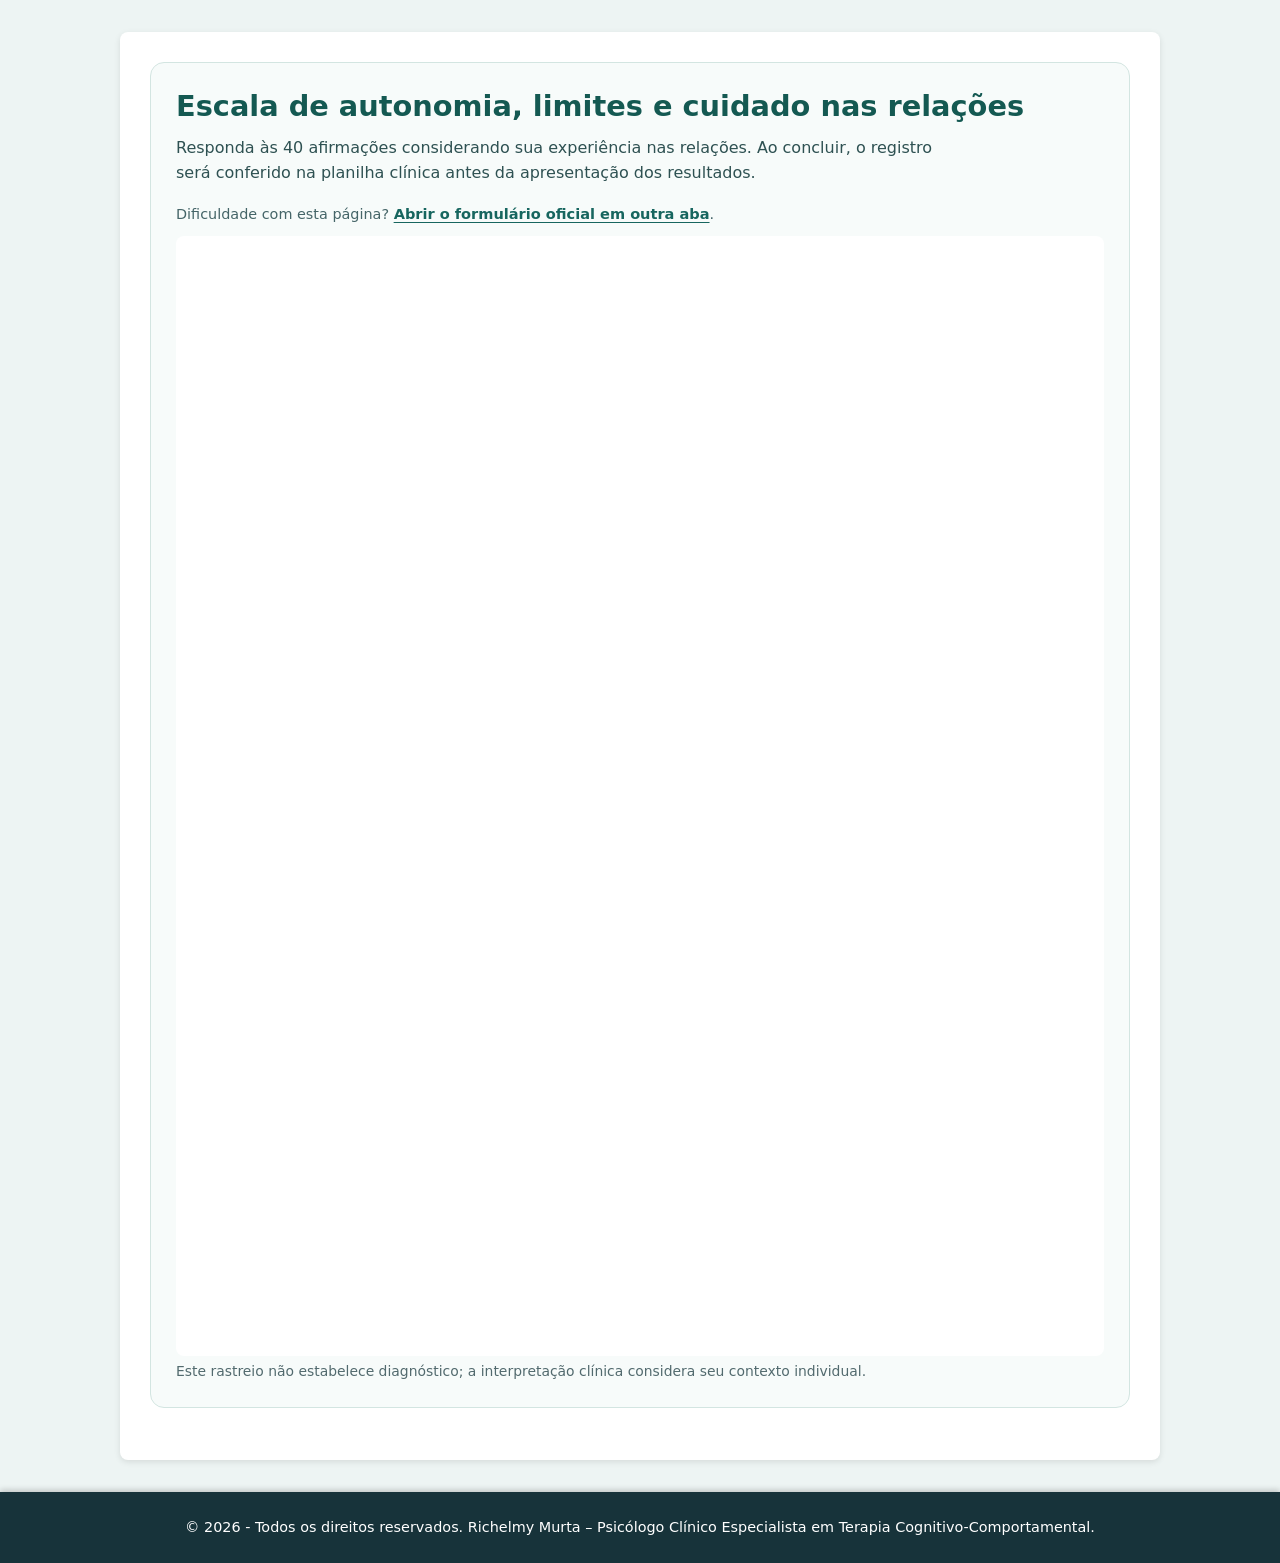
==== index.html @ 84ed3e19 "fix: compact clinical intro, visible identity labels, neutral unanswered selectors and retained offi" ====
<!DOCTYPE html>

<html lang="pt-BR">
<head>
<!-- Metadados essenciais e SEO -->
<meta charset="utf-8"/>
<meta name="referrer" content="no-referrer"/>
<meta content="width=device-width, initial-scale=1.0" name="viewport"/>
<meta content="Rastreio clínico sobre autonomia, limites, cuidado e equilíbrio nas relações. As respostas serão integradas à avaliação pelo psicólogo responsável." name="description"/>
<meta property="og:title" content="Codependência"/>
<meta content="Um rastreio clínico para organizar padrões relacionais sem rótulos automáticos." property="og:description"/>
<meta property="og:image" content="https://ricmurtapsicologia.github.io/Inicio-de-Jornada-Terapeutica/assets/heroes/codependencia.jpg?v=5.0.0"/>
<meta content="https://ricmurtapsicologia.github.io/Escala-de-Co-Depenpencia-Emocional/" property="og:url"/>
<meta content="website" property="og:type"/>
<title>Codependência</title>
<!-- Estilos CSS modernos e responsivos -->
<style>
		/* Reset e estilos básicos */
		*, *::before, *::after {
		  margin: 0;
		  padding: 0;
		  box-sizing: border-box;
		}
		body {
		  font-family: var(--rm-font, Inter, ui-sans-serif, system-ui, -apple-system, BlinkMacSystemFont, 'Segoe UI', sans-serif);
		  background-color: var(--rm-canvas, #edf4f3);
		  color: var(--rm-ink, #17333a);
		  line-height: 1.6;
		  overflow-x: hidden;
		  text-align: left;
}
/* Conteúdo Principal */
		main {
		  max-width: var(--rm-content, 1040px);
		  margin: 2rem auto;
		  padding: 30px;
		  background-color: var(--rm-surface, #fff);
		  border-radius: 8px;
		  box-shadow: 0 2px 6px rgba(0,0,0,0.1);
		}
.patient-info {
		  margin-bottom: 20px;
		}
		.patient-info input {
		  width: 100%;
		  padding: 12px;
		  margin: 10px 0;
		  border: 1px solid var(--rm-line, #d7e4e2);
		  border-radius: 5px;
		  font-size: 16px;
		  background-color: var(--rm-surface, #fff);
		}
		.question-section {
		  margin-bottom: 20px;
		}
		.question-section h2 {
		  font-size: 24px;
		  margin-bottom: 15px;
		  color: var(--rm-primary, #176d68);
		}
		.question {
		  margin: 10px 0;
		  padding: 12px;
		  background-color: var(--rm-primary-soft, #e4f2f0);
		  border-left: 4px solid var(--rm-primary, #176d68);
		  border-radius: 8px;
		  font-size: 16px;
		}
		.question label {
		  display: block;
		  margin-bottom: 8px;
		}
		select {
		  width: 100%;
		  padding: 12px;
		  border: 1px solid var(--rm-line, #d7e4e2);
		  border-radius: 5px;
		  font-size: 16px;
		  background-color: var(--rm-surface, #fff);
		}
		/* Botões modernos e elegantes */
		button {
		  background: var(--rm-primary, #176d68);
		  color: #fff;
		  padding: 14px;
		  border: none;
		  border-radius: 8px;
		  width: 100%;
		  font-size: 18px;
		  cursor: pointer;
		  transition: background-color 0.3s ease, transform 0.2s ease;
		  margin-top: 20px;
		}
		button:hover {
		  background-color: var(--rm-primary-strong, #105753);
		  transform: translateY(-3px);
		  box-shadow: 0 4px 6px rgba(0, 0, 0, 0.2);
		}
/* Rodapé limpo e proporcional */
		footer {
		  background: var(--rm-ink, #17333a);
		  color: #fff;
		  text-align: center;
		  padding: 1rem;
		  font-size: 0.9rem;
		  margin-top: 30px;
		  box-shadow: 0 -2px 6px rgba(0,0,0,0.2);
		}
		footer p {
		  margin: 0.5rem 0;
		}
		
		/* Responsividade */
		@media (max-width: 768px) {
main { padding: 20px; }
button { padding: 10px; font-size: 16px; }
}
		@media (max-width: 480px) {
main { padding: 15px; }
button { padding: 10px; font-size: 16px; }
}
		
	  #rm-form-progress {font-weight:600; margin: 12px 0;}
  #rm-form-status {font-size:.94rem; margin:8px 0; color:var(--rm-ink,#17333a);}
  #scaleForm select:focus-visible, #scaleForm input:focus-visible, #screening-submit:focus-visible {outline:3px solid #176d68; outline-offset:3px;}
  #scaleForm select:invalid {border-color:var(--rm-line, #d7e4e2);}
  #screening-submit:disabled {opacity:.55; cursor:not-allowed; transform:none;}
  @media (prefers-reduced-motion:reduce) {button{transition:none}}

/* Native Forms collection: identical canonical questions, no custom submission. */
#scaleForm {display:block !important;}
html[data-codep-native-ready="true"] #scaleForm {display:none !important;}
html[data-codep-native-ready="true"] #rm-native-google-form {display:block !important;}
.rm-native-section {max-width:980px;margin:18px auto;padding:16px;border:1px solid #d1e4e0;border-radius:12px;background:#f6faf8;color:#163c37;}
.rm-native-section h2 {font-size:clamp(1.15rem,2.8vw,1.6rem);margin:0 0 12px;}
.rm-native-section p {line-height:1.55;}
#rm-canonical-form-link {display:inline-block;background:#176d68;color:#fff;padding:13px 18px;border-radius:9px;text-decoration:none;min-height:44px;box-sizing:border-box;font-weight:600;}
#rm-canonical-form-link:focus-visible {outline:3px solid #cf8931;outline-offset:3px;}
#rm-native-google-form {display:none;width:100%;height:1120px;border:0;border-radius:8px;background:#fff;}
.rm-native-note {font-size:.91rem;}
@media (max-width:600px){.rm-native-section {padding:8px;margin:10px auto;}#rm-native-google-form {height:1100px;}}
</style>
<link href="https://ricmurtapsicologia.github.io/Inicio-de-Jornada-Terapeutica/assets/screening-uniformity-v1.css?v=5.0.0" rel="stylesheet"/>
<meta content="escala-codependencia" name="ric-analytics-page"/>
<meta content="health" name="ric-analytics-privacy"/>
<script>
/* Estatísticas agregadas preservadas, mas fora do caminho crítico do rastreio. */
window.addEventListener('load', () => {
  const loadAnalytics = () => {
    const s = document.createElement('script');
    s.src='https://ricmurtapsicologia.github.io/RPD/assets/js/ric-analytics.js?v=1.0.0';
    s.async=true;
    document.head.appendChild(s);
  };
  if ('requestIdleCallback' in window) requestIdleCallback(loadAnalytics,{timeout:5000});
  else setTimeout(loadAnalytics,1500);
},{once:true});
</script>
<meta name="twitter:title" content="Codependência"/>
<meta name="twitter:image" content="https://ricmurtapsicologia.github.io/Inicio-de-Jornada-Terapeutica/assets/heroes/codependencia.jpg?v=5.0.0"/>
<link rel="stylesheet" href="./assets/codependencia-results-v1.css?v=20261027-2"/>
<link rel="stylesheet" href="./assets/codependencia-ui-hotfix-v1.css?v=20261027-3"/>
<link rel="icon" href="data:image/svg+xml,%3Csvg xmlns='http://www.w3.org/2000/svg' viewBox='0 0 64 64'%3E%3Crect width='64' height='64' rx='13' fill='%23176d68'/%3E%3Cpath d='M17 17h15a10 10 0 0 1 0 20H17V17ZM31 38l15 12' stroke='white' stroke-width='5' fill='none'/%3E%3C/svg%3E"/>
</head>
<body>
<main class="rm-screening-shell">
<img alt="Duas mãos conectadas por um fio fino, representando vínculo, autonomia e limites" data-rm-hero-source="codependencia-v1" hidden="" src="https://ricmurtapsicologia.github.io/Inicio-de-Jornada-Terapeutica/assets/heroes/codependencia.jpg?v=4.0.0"/>
<!-- Formulário de avaliação -->
<section id="rm-canonical-fallback" class="rm-native-section" aria-labelledby="rm-fallback-title">
<h2 id="rm-fallback-title">Escala de autonomia, limites e cuidado nas relações</h2>
<p class="rm-intro-lede">Responda às 40 afirmações considerando sua experiência nas relações. Ao concluir, o registro será conferido na planilha clínica antes da apresentação dos resultados.</p>
<p class="rm-intro-support">Dificuldade com esta página? <a id="rm-canonical-form-link" href="https://docs.google.com/forms/d/e/1FAIpQLSclFCONlWGL3oVZfOH-Kg_xjCVySUFO8fJr8v89dDW8SJsNJA/viewform" target="_blank" rel="noopener noreferrer">Abrir o formulário oficial em outra aba</a>.</p>
<iframe id="rm-native-google-form" title="Questionário oficial de autonomia, limites e cuidado nas relações no Google Forms" loading="lazy" referrerpolicy="no-referrer" src="about:blank" data-src="https://docs.google.com/forms/d/e/1FAIpQLSclFCONlWGL3oVZfOH-Kg_xjCVySUFO8fJr8v89dDW8SJsNJA/viewform?embedded=true"></iframe>
<p class="rm-native-note">Este rastreio não estabelece diagnóstico; a interpretação clínica considera seu contexto individual.</p>
</section>
<form id="scaleForm" method="post" action="#" autocomplete="off" onsubmit="return false;" aria-describedby="rm-form-progress rm-form-status">
<section class="patient-info" aria-label="Identificação do paciente">
<h2 class="rm-info-heading">Identificação</h2>
<div class="rm-field rm-field-name">
<label for="fullName">Nome completo</label>
<input id="fullName" name="fullName" autocomplete="name" maxlength="120" placeholder="Digite seu nome completo" required="" type="text"/>
</div>
<div class="rm-field">
<label for="birthDate">Data de nascimento</label>
<input id="birthDate" name="birthDate" required="" type="date"/>
</div>
<div class="rm-field">
<label for="date">Data da aplicação do rastreio</label>
<input id="date" name="date" required="" type="date"/>
</div>
</section>
<!-- Bloco A (Perguntas 1 a 20) -->
<section class="question-section">
<h2>Autonomia e segurança nos vínculos</h2>
<div class="question">
<label for="q1">1. Eu sinto que preciso da aprovação dos outros para me sentir bem comigo mesmo.</label>
<select id="q1" name="q1" required="">
<option value="" selected disabled>Selecione uma resposta</option>
<option value="1">Discordo Totalmente</option>
<option value="2">Discordo</option>
<option value="3">Neutro</option>
<option value="4">Concordo</option>
<option value="5">Concordo Totalmente</option>
</select>
</div>
<div class="question">
<label for="q2">2. Eu me sinto ansioso(a) quando estou sozinho(a).</label>
<select id="q2" name="q2" required="">
<option value="" selected disabled>Selecione uma resposta</option>
<option value="1">Discordo Totalmente</option>
<option value="2">Discordo</option>
<option value="3">Neutro</option>
<option value="4">Concordo</option>
<option value="5">Concordo Totalmente</option>
</select>
</div>
<div class="question">
<label for="q3">3. Eu evito tomar decisões importantes sem consultar alguém em quem confio.</label>
<select id="q3" name="q3" required="">
<option value="" selected disabled>Selecione uma resposta</option>
<option value="1">Discordo Totalmente</option>
<option value="2">Discordo</option>
<option value="3">Neutro</option>
<option value="4">Concordo</option>
<option value="5">Concordo Totalmente</option>
</select>
</div>
<div class="question">
<label for="q4">4. Eu me preocupo excessivamente em agradar os outros.</label>
<select id="q4" name="q4" required="">
<option value="" selected disabled>Selecione uma resposta</option>
<option value="1">Discordo Totalmente</option>
<option value="2">Discordo</option>
<option value="3">Neutro</option>
<option value="4">Concordo</option>
<option value="5">Concordo Totalmente</option>
</select>
</div>
<div class="question">
<label for="q5">5. Eu sinto que não consigo viver sem meu parceiro(a).</label>
<select id="q5" name="q5" required="">
<option value="" selected disabled>Selecione uma resposta</option>
<option value="1">Discordo Totalmente</option>
<option value="2">Discordo</option>
<option value="3">Neutro</option>
<option value="4">Concordo</option>
<option value="5">Concordo Totalmente</option>
</select>
</div>
<div class="question">
<label for="q6">6. Eu mudo meus planos frequentemente para acomodar os desejos dos outros.</label>
<select id="q6" name="q6" required="">
<option value="" selected disabled>Selecione uma resposta</option>
<option value="1">Discordo Totalmente</option>
<option value="2">Discordo</option>
<option value="3">Neutro</option>
<option value="4">Concordo</option>
<option value="5">Concordo Totalmente</option>
</select>
</div>
<div class="question">
<label for="q7">7. Eu me sinto inseguro(a) quando estou longe das pessoas que amo.</label>
<select id="q7" name="q7" required="">
<option value="" selected disabled>Selecione uma resposta</option>
<option value="1">Discordo Totalmente</option>
<option value="2">Discordo</option>
<option value="3">Neutro</option>
<option value="4">Concordo</option>
<option value="5">Concordo Totalmente</option>
</select>
</div>
<div class="question">
<label for="q8">8. Eu frequentemente busco reafirmação de que sou amado(a).</label>
<select id="q8" name="q8" required="">
<option value="" selected disabled>Selecione uma resposta</option>
<option value="1">Discordo Totalmente</option>
<option value="2">Discordo</option>
<option value="3">Neutro</option>
<option value="4">Concordo</option>
<option value="5">Concordo Totalmente</option>
</select>
</div>
<div class="question">
<label for="q9">9. Eu me sinto incapaz de ser feliz sem estar em um relacionamento.</label>
<select id="q9" name="q9" required="">
<option value="" selected disabled>Selecione uma resposta</option>
<option value="1">Discordo Totalmente</option>
<option value="2">Discordo</option>
<option value="3">Neutro</option>
<option value="4">Concordo</option>
<option value="5">Concordo Totalmente</option>
</select>
</div>
<div class="question">
<label for="q10">10. Eu tenho medo constante de ser rejeitado(a) ou abandonado(a).</label>
<select id="q10" name="q10" required="">
<option value="" selected disabled>Selecione uma resposta</option>
<option value="1">Discordo Totalmente</option>
<option value="2">Discordo</option>
<option value="3">Neutro</option>
<option value="4">Concordo</option>
<option value="5">Concordo Totalmente</option>
</select>
</div>
<div class="question">
<label for="q11">11. Eu fico preocupado(a) se alguém que amo não responde rapidamente às minhas mensagens.</label>
<select id="q11" name="q11" required="">
<option value="" selected disabled>Selecione uma resposta</option>
<option value="1">Discordo Totalmente</option>
<option value="2">Discordo</option>
<option value="3">Neutro</option>
<option value="4">Concordo</option>
<option value="5">Concordo Totalmente</option>
</select>
</div>
<div class="question">
<label for="q12">12. Eu me sinto vulnerável sem o apoio de alguém próximo.</label>
<select id="q12" name="q12" required="">
<option value="" selected disabled>Selecione uma resposta</option>
<option value="1">Discordo Totalmente</option>
<option value="2">Discordo</option>
<option value="3">Neutro</option>
<option value="4">Concordo</option>
<option value="5">Concordo Totalmente</option>
</select>
</div>
<div class="question">
<label for="q13">13. Eu evito atividades sociais se meu parceiro(a) não pode ir.</label>
<select id="q13" name="q13" required="">
<option value="" selected disabled>Selecione uma resposta</option>
<option value="1">Discordo Totalmente</option>
<option value="2">Discordo</option>
<option value="3">Neutro</option>
<option value="4">Concordo</option>
<option value="5">Concordo Totalmente</option>
</select>
</div>
<div class="question">
<label for="q14">14. Eu me sinto perdido(a) sem orientação de pessoas importantes para mim.</label>
<select id="q14" name="q14" required="">
<option value="" selected disabled>Selecione uma resposta</option>
<option value="1">Discordo Totalmente</option>
<option value="2">Discordo</option>
<option value="3">Neutro</option>
<option value="4">Concordo</option>
<option value="5">Concordo Totalmente</option>
</select>
</div>
<div class="question">
<label for="q15">15. Eu preciso de reafirmação constante para me sentir seguro(a) sobre minhas decisões.</label>
<select id="q15" name="q15" required="">
<option value="" selected disabled>Selecione uma resposta</option>
<option value="1">Discordo Totalmente</option>
<option value="2">Discordo</option>
<option value="3">Neutro</option>
<option value="4">Concordo</option>
<option value="5">Concordo Totalmente</option>
</select>
</div>
<div class="question">
<label for="q16">16. Eu me sinto incompleto(a) quando não estou em um relacionamento amoroso.</label>
<select id="q16" name="q16" required="">
<option value="" selected disabled>Selecione uma resposta</option>
<option value="1">Discordo Totalmente</option>
<option value="2">Discordo</option>
<option value="3">Neutro</option>
<option value="4">Concordo</option>
<option value="5">Concordo Totalmente</option>
</select>
</div>
<div class="question">
<label for="q17">17. Eu mudo meus gostos e preferências para agradar aos outros.</label>
<select id="q17" name="q17" required="">
<option value="" selected disabled>Selecione uma resposta</option>
<option value="1">Discordo Totalmente</option>
<option value="2">Discordo</option>
<option value="3">Neutro</option>
<option value="4">Concordo</option>
<option value="5">Concordo Totalmente</option>
</select>
</div>
<div class="question">
<label for="q18">18. Eu faço de tudo para evitar ser rejeitado(a).</label>
<select id="q18" name="q18" required="">
<option value="" selected disabled>Selecione uma resposta</option>
<option value="1">Discordo Totalmente</option>
<option value="2">Discordo</option>
<option value="3">Neutro</option>
<option value="4">Concordo</option>
<option value="5">Concordo Totalmente</option>
</select>
</div>
<div class="question">
<label for="q19">19. Eu me preocupo demais com o que os outros pensam de mim.</label>
<select id="q19" name="q19" required="">
<option value="" selected disabled>Selecione uma resposta</option>
<option value="1">Discordo Totalmente</option>
<option value="2">Discordo</option>
<option value="3">Neutro</option>
<option value="4">Concordo</option>
<option value="5">Concordo Totalmente</option>
</select>
</div>
<div class="question">
<label for="q20">20. Eu dependo emocionalmente das opiniões das pessoas próximas a mim.</label>
<select id="q20" name="q20" required="">
<option value="" selected disabled>Selecione uma resposta</option>
<option value="1">Discordo Totalmente</option>
<option value="2">Discordo</option>
<option value="3">Neutro</option>
<option value="4">Concordo</option>
<option value="5">Concordo Totalmente</option>
</select>
</div>
</section>
<!-- Bloco B (Perguntas 21 a 40) -->
<section class="question-section">
<h2>Limites, cuidado e reciprocidade</h2>
<div class="question">
<label for="q21">21. Eu sinto que preciso cuidar dos problemas dos outros, mesmo que isso me prejudique.</label>
<select id="q21" name="q21" required="">
<option value="" selected disabled>Selecione uma resposta</option>
<option value="1">Discordo Totalmente</option>
<option value="2">Discordo</option>
<option value="3">Neutro</option>
<option value="4">Concordo</option>
<option value="5">Concordo Totalmente</option>
</select>
</div>
<div class="question">
<label for="q22">22. Eu tenho dificuldade em dizer "não" quando alguém pede minha ajuda.</label>
<select id="q22" name="q22" required="">
<option value="" selected disabled>Selecione uma resposta</option>
<option value="1">Discordo Totalmente</option>
<option value="2">Discordo</option>
<option value="3">Neutro</option>
<option value="4">Concordo</option>
<option value="5">Concordo Totalmente</option>
</select>
</div>
<div class="question">
<label for="q23">23. Eu coloco as necessidades dos outros antes das minhas.</label>
<select id="q23" name="q23" required="">
<option value="" selected disabled>Selecione uma resposta</option>
<option value="1">Discordo Totalmente</option>
<option value="2">Discordo</option>
<option value="3">Neutro</option>
<option value="4">Concordo</option>
<option value="5">Concordo Totalmente</option>
</select>
</div>
<div class="question">
<label for="q24">24. Eu sinto que sou responsável pela felicidade dos outros.</label>
<select id="q24" name="q24" required="">
<option value="" selected disabled>Selecione uma resposta</option>
<option value="1">Discordo Totalmente</option>
<option value="2">Discordo</option>
<option value="3">Neutro</option>
<option value="4">Concordo</option>
<option value="5">Concordo Totalmente</option>
</select>
</div>
<div class="question">
<label for="q25">25. Eu frequentemente me envolvo em relacionamentos com pessoas que têm problemas sérios (por exemplo, abuso de substâncias).</label>
<select id="q25" name="q25" required="">
<option value="" selected disabled>Selecione uma resposta</option>
<option value="1">Discordo Totalmente</option>
<option value="2">Discordo</option>
<option value="3">Neutro</option>
<option value="4">Concordo</option>
<option value="5">Concordo Totalmente</option>
</select>
</div>
<div class="question">
<label for="q26">26. Eu me sinto ansioso(a) se não estou no controle das situações.</label>
<select id="q26" name="q26" required="">
<option value="" selected disabled>Selecione uma resposta</option>
<option value="1">Discordo Totalmente</option>
<option value="2">Discordo</option>
<option value="3">Neutro</option>
<option value="4">Concordo</option>
<option value="5">Concordo Totalmente</option>
</select>
</div>
<div class="question">
<label for="q27">27. Eu evito conflitos ao assumir responsabilidades que não são minhas.</label>
<select id="q27" name="q27" required="">
<option value="" selected disabled>Selecione uma resposta</option>
<option value="1">Discordo Totalmente</option>
<option value="2">Discordo</option>
<option value="3">Neutro</option>
<option value="4">Concordo</option>
<option value="5">Concordo Totalmente</option>
</select>
</div>
<div class="question">
<label for="q28">28. Eu negligencio minhas próprias necessidades em favor dos outros.</label>
<select id="q28" name="q28" required="">
<option value="" selected disabled>Selecione uma resposta</option>
<option value="1">Discordo Totalmente</option>
<option value="2">Discordo</option>
<option value="3">Neutro</option>
<option value="4">Concordo</option>
<option value="5">Concordo Totalmente</option>
</select>
</div>
<div class="question">
<label for="q29">29. Eu sinto que minha identidade está fortemente ligada ao meu papel de cuidador(a).</label>
<select id="q29" name="q29" required="">
<option value="" selected disabled>Selecione uma resposta</option>
<option value="1">Discordo Totalmente</option>
<option value="2">Discordo</option>
<option value="3">Neutro</option>
<option value="4">Concordo</option>
<option value="5">Concordo Totalmente</option>
</select>
</div>
<div class="question">
<label for="q30">30. Eu tenho dificuldade em estabelecer limites claros com os outros.</label>
<select id="q30" name="q30" required="">
<option value="" selected disabled>Selecione uma resposta</option>
<option value="1">Discordo Totalmente</option>
<option value="2">Discordo</option>
<option value="3">Neutro</option>
<option value="4">Concordo</option>
<option value="5">Concordo Totalmente</option>
</select>
</div>
<div class="question">
<label for="q31">31. Eu sinto culpa quando priorizo minhas próprias necessidades.</label>
<select id="q31" name="q31" required="">
<option value="" selected disabled>Selecione uma resposta</option>
<option value="1">Discordo Totalmente</option>
<option value="2">Discordo</option>
<option value="3">Neutro</option>
<option value="4">Concordo</option>
<option value="5">Concordo Totalmente</option>
</select>
</div>
<div class="question">
<label for="q32">32. Eu me sinto responsável pelos sentimentos das pessoas ao meu redor.</label>
<select id="q32" name="q32" required="">
<option value="" selected disabled>Selecione uma resposta</option>
<option value="1">Discordo Totalmente</option>
<option value="2">Discordo</option>
<option value="3">Neutro</option>
<option value="4">Concordo</option>
<option value="5">Concordo Totalmente</option>
</select>
</div>
<div class="question">
<label for="q33">33. Eu evito pedir ajuda mesmo quando preciso.</label>
<select id="q33" name="q33" required="">
<option value="" selected disabled>Selecione uma resposta</option>
<option value="1">Discordo Totalmente</option>
<option value="2">Discordo</option>
<option value="3">Neutro</option>
<option value="4">Concordo</option>
<option value="5">Concordo Totalmente</option>
</select>
</div>
<div class="question">
<label for="q34">34. Eu me preocupo constantemente com os problemas dos outros.</label>
<select id="q34" name="q34" required="">
<option value="" selected disabled>Selecione uma resposta</option>
<option value="1">Discordo Totalmente</option>
<option value="2">Discordo</option>
<option value="3">Neutro</option>
<option value="4">Concordo</option>
<option value="5">Concordo Totalmente</option>
</select>
</div>
<div class="question">
<label for="q35">35. Eu assumo a responsabilidade por resolver os problemas dos outros.</label>
<select id="q35" name="q35" required="">
<option value="" selected disabled>Selecione uma resposta</option>
<option value="1">Discordo Totalmente</option>
<option value="2">Discordo</option>
<option value="3">Neutro</option>
<option value="4">Concordo</option>
<option value="5">Concordo Totalmente</option>
</select>
</div>
<div class="question">
<label for="q36">36. Eu sinto que preciso estar sempre disponível para os outros.</label>
<select id="q36" name="q36" required="">
<option value="" selected disabled>Selecione uma resposta</option>
<option value="1">Discordo Totalmente</option>
<option value="2">Discordo</option>
<option value="3">Neutro</option>
<option value="4">Concordo</option>
<option value="5">Concordo Totalmente</option>
</select>
</div>
<div class="question">
<label for="q37">37. Eu tenho medo de que os outros se sintam abandonados se eu não estiver presente.</label>
<select id="q37" name="q37" required="">
<option value="" selected disabled>Selecione uma resposta</option>
<option value="1">Discordo Totalmente</option>
<option value="2">Discordo</option>
<option value="3">Neutro</option>
<option value="4">Concordo</option>
<option value="5">Concordo Totalmente</option>
</select>
</div>
<div class="question">
<label for="q38">38. Eu evito expressar meus próprios sentimentos para não sobrecarregar os outros.</label>
<select id="q38" name="q38" required="">
<option value="" selected disabled>Selecione uma resposta</option>
<option value="1">Discordo Totalmente</option>
<option value="2">Discordo</option>
<option value="3">Neutro</option>
<option value="4">Concordo</option>
<option value="5">Concordo Totalmente</option>
</select>
</div>
<div class="question">
<label for="q39">39. Eu me sinto obrigado(a) a ajudar os outros, mesmo quando estou sobrecarregado(a).</label>
<select id="q39" name="q39" required="">
<option value="" selected disabled>Selecione uma resposta</option>
<option value="1">Discordo Totalmente</option>
<option value="2">Discordo</option>
<option value="3">Neutro</option>
<option value="4">Concordo</option>
<option value="5">Concordo Totalmente</option>
</select>
</div>
<div class="question">
<label for="q40">40. Eu me preocupo mais com os problemas dos outros do que com os meus próprios.</label>
<select id="q40" name="q40" required="">
<option value="" selected disabled>Selecione uma resposta</option>
<option value="1">Discordo Totalmente</option>
<option value="2">Discordo</option>
<option value="3">Neutro</option>
<option value="4">Concordo</option>
<option value="5">Concordo Totalmente</option>
</select>
</div>
</section>
<p class="rm-privacy-note">Os dados de identificação e as respostas, quando enviados, destinam-se à avaliação pelo psicólogo responsável. Este rastreio não produz diagnóstico automático.</p>
<noscript><p role="alert">Ative o JavaScript para utilizar esta página. Nenhum envio é possível sem a validação técnica.</p></noscript>
<p id="rm-form-progress" role="status" aria-live="polite">0 de 40 questões respondidas.</p>
<p id="rm-form-status" role="status" aria-live="polite">O envio deste rastreio permanece indisponível até a validação técnica da integração clínica.</p>
<button id="screening-submit" type="submit" disabled aria-disabled="true">Concluir rastreio</button>
</form>
<section id="codep-results" aria-labelledby="codep-results-title" hidden>
  <h2 id="codep-results-title">Resultados do rastreio</h2>
  <p class="codep-results-lede">As duas dimensões apresentam suas pontuações brutas e uma leitura descritiva das respostas. A interpretação clínica deve considerar o contexto individual.</p>
  <div id="codep-results-cards"></div>
  <p class="codep-results-limits"><strong>Como interpretar:</strong> este questionário é um instrumento clínico estruturado em avaliação. As cores dos velocímetros são recursos visuais, não faixas de risco. Os valores não possuem pontos de corte validados para definir normalidade, intensidade ou diagnóstico. O significado das respostas deve ser discutido com o profissional responsável.</p>
</section>
</main>
<!-- Rodapé limpo e proporcional -->
<footer>
<p>© 2026 - Todos os direitos reservados. Richelmy Murta – Psicólogo Clínico Especialista em Terapia Cognitivo-Comportamental.</p>
</footer>
<script defer src="./assets/codependencia-persistence-config-v1.js?v=20261027-1"></script>
<script defer src="./assets/codependencia-results-v1.js?v=20261027-2"></script>
<script defer src="./assets/codependencia-cats-bridge-v1.js?v=20261027-2"></script>
</body>
</html>
---- assets/codependencia-results-v1.css ----
/* Restauração visual: gauges e devolutiva descritiva pós-persistência. */
#codep-results[hidden] {display:none!important;}
#codep-results {max-width:980px;margin:26px auto 12px;padding:24px clamp(16px,4vw,28px);
  background:#fff;border:1px solid #cbdfdc;border-radius:18px;
  box-shadow:0 8px 30px rgba(17,64,60,.08);color:#17383b;}
#codep-results * {box-sizing:border-box;}
#codep-results h2 {font-size:clamp(1.35rem,3vw,1.85rem);line-height:1.25;margin:0 0 10px;color:#145d57;}
#codep-results .codep-results-lede {color:#35575b;font-size:1rem;line-height:1.65;margin:0 0 20px;}
#codep-results-cards {display:grid;grid-template-columns:repeat(2,minmax(0,1fr));align-items:stretch;gap:18px;}
.codep-results-card {min-width:0;background:linear-gradient(180deg,#f6fbfa,#fff);border:1px solid #d7e7e3;
  border-radius:14px;padding:clamp(14px,3vw,22px);}
.codep-results-card-title {font-size:1.15rem;line-height:1.4;text-align:center;color:#176d68;font-weight:750;margin:0;}
.codep-gauge-visual {max-width:310px;margin:12px auto 10px;display:flex;flex-direction:column;align-items:center;}
.codep-gauge-visual svg {max-width:300px;overflow:visible;}
.codep-score-number {font-size:clamp(1.35rem,3vw,1.9rem);font-variant-numeric:tabular-nums;
  font-weight:800;line-height:1.25;color:#224149;margin:0!important;}
.codep-score-unit {color:#47656a;font-size:.85rem;line-height:1.35;text-align:center;margin:4px 0 0!important;}
.codep-results-explanation {line-height:1.65;color:#2b4c51;font-size:.95rem;margin:12px 0 14px!important;}
.codep-results-meaning {border-top:1px solid #d7e7e3;padding-top:12px;}
#codep-results .codep-results-subtitle {font-size:1rem;font-weight:750;line-height:1.35;
  color:#145d57;margin:0 0 8px;}
.codep-results-context {margin:8px 0;line-height:1.6;font-size:.94rem;color:#304f54;}
.codep-results-examples {padding-left:20px;margin:8px 0 12px;list-style:disc;}
.codep-results-examples li {margin:0 0 8px;line-height:1.55;font-size:.93rem;overflow-wrap:anywhere;color:#314d52;}
.codep-results-limits {padding:12px 15px;margin:18px 0 0;border-radius:10px;border-left:4px solid #b48a39;
  background:#fff8ec;color:#443f33;font-size:.92rem;line-height:1.6;}
#codep-results a {color:#145d57;}
@media (max-width:740px) {
  #codep-results-cards {grid-template-columns:1fr;}
  #codep-results {margin:18px 0;padding:16px 12px;}
  .codep-results-card {padding:14px;}
}
@media (prefers-contrast:more) {
  .codep-results-card {border:2px solid #17383b;}
  .codep-results-limits {border:2px solid #55452c;}
}
@media (prefers-reduced-motion:reduce) {
  #codep-results *, #codep-results *::before,#codep-results *::after {animation:none!important;transition:none!important;}
}
---- assets/codependencia-ui-hotfix-v1.css ----
/* Hotfix de apresentação clínica — 27/10/2026.
   Não altera os campos, submissão, escore ou o iframe de contingência. */
#rm-canonical-fallback.rm-native-section {
  margin:0 auto 22px;
  padding:clamp(15px,3vw,25px);
  border:1px solid #d3e5e1;
  border-radius:14px;
  background:#f7fbfa;
}
#rm-canonical-fallback h2 {
  margin:0 0 10px;
  line-height:1.28;
  color:#145952;
  font-size:clamp(1.35rem,2.6vw,1.8rem);
}
#rm-canonical-fallback .rm-intro-lede {
  color:#2e5152;
  line-height:1.58;
  margin:0 0 5px;
  max-width:75ch;
}
#rm-canonical-fallback .rm-intro-support {
  color:#456568;
  font-size:.9rem;
  line-height:1.5;
  margin:7px 0 0;
}
#rm-canonical-form-link {
  display:inline-flex;
  align-items:center;
  min-height:44px;
  padding:6px 0;
  font-weight:600;
  font-size:.91rem;
  line-height:1.5;
  border-radius:3px;
  border:0;
  background:transparent;
  color:#17665f;
  text-decoration:underline;
  text-underline-offset:3px;
  box-shadow:none;
}
#rm-canonical-form-link:hover {background:transparent;color:#104e48;text-decoration-thickness:2px;}
#rm-canonical-fallback .rm-native-note {
  margin:5px 0 0;
  font-size:.87rem;
  line-height:1.5;
  color:#526a6e;
}
#scaleForm .patient-info {
  display:grid;
  grid-template-columns:repeat(2,minmax(0,1fr));
  column-gap:18px;
  row-gap:12px;
  margin:0 0 28px;
}
#scaleForm .rm-info-heading {
  grid-column:1 / -1;
  font-size:1.13rem;
  line-height:1.4;
  font-weight:700;
  color:#176d68;
  margin:0 0 2px;
}
#scaleForm .rm-field {min-width:0;}
#scaleForm .rm-field-name {grid-column:1 / -1;}
#scaleForm .rm-field label {
  display:block;
  font-size:.96rem;
  font-weight:650;
  line-height:1.5;
  color:#244c4e;
  margin:0 0 6px;
}
#scaleForm .rm-field input {
  display:block;
  width:100%;
  min-height:48px;
  margin:0;
  border:1px solid #bcd4d0;
  border-radius:9px;
  padding:11px 12px;
  background:#fff;
  color:#17333a;
}
#scaleForm select:invalid {border-color:#bcd4d0;}
#scaleForm select {min-height:48px;}
#scaleForm .rm-field input:focus-visible,
#scaleForm select:focus-visible {
  border-color:#176d68;
  outline:3px solid rgba(23,109,104,.27);
  outline-offset:1px;
}
@media (max-width:640px) {
  #scaleForm .patient-info {grid-template-columns:minmax(0,1fr);row-gap:13px;}
  #rm-canonical-fallback.rm-native-section {margin-bottom:18px;padding:16px 14px;}
  #rm-canonical-fallback h2 {font-size:clamp(1.25rem,5vw,1.6rem);}
}
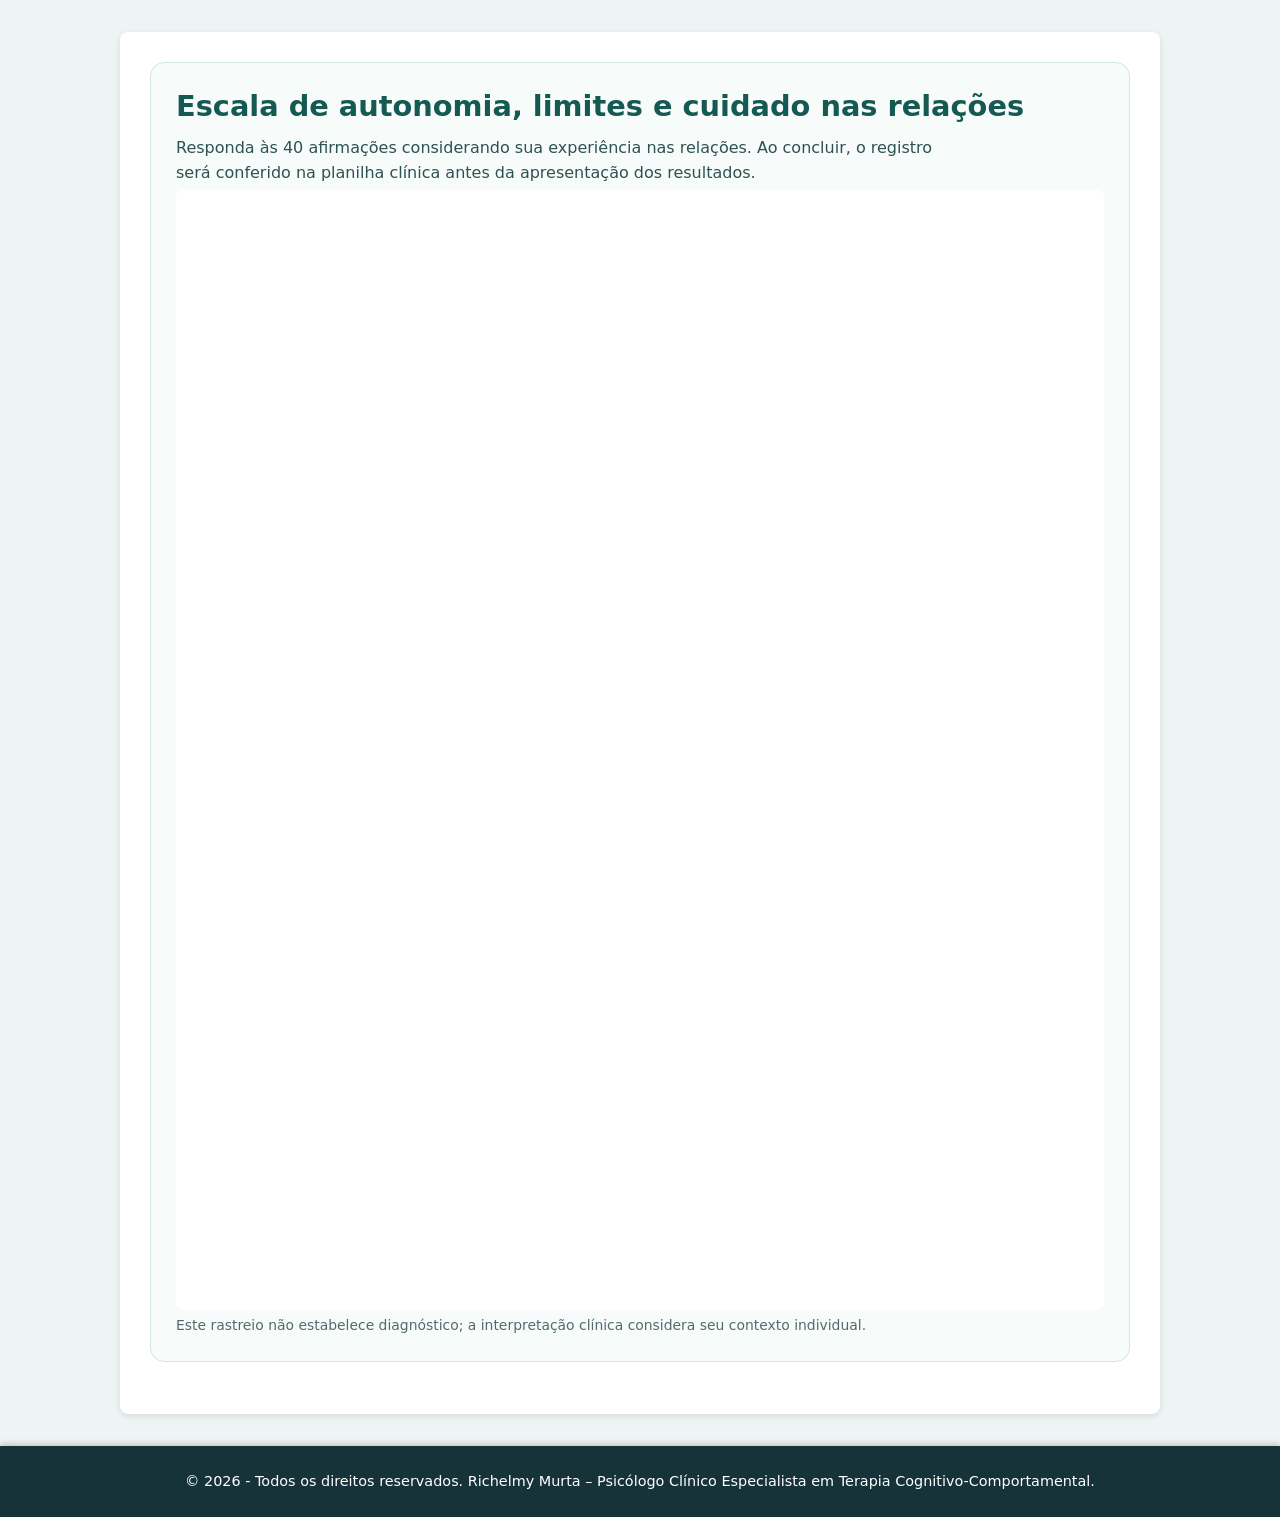
==== commit e8ce32e6: "fix(ui): conceal Google Forms alternative unless primary clinical integration fails" ====
--- a/index.html
+++ b/index.html
@@ -169,7 +169,7 @@
 <section id="rm-canonical-fallback" class="rm-native-section" aria-labelledby="rm-fallback-title">
 <h2 id="rm-fallback-title">Escala de autonomia, limites e cuidado nas relações</h2>
 <p class="rm-intro-lede">Responda às 40 afirmações considerando sua experiência nas relações. Ao concluir, o registro será conferido na planilha clínica antes da apresentação dos resultados.</p>
-<p class="rm-intro-support">Dificuldade com esta página? <a id="rm-canonical-form-link" href="https://docs.google.com/forms/d/e/1FAIpQLSclFCONlWGL3oVZfOH-Kg_xjCVySUFO8fJr8v89dDW8SJsNJA/viewform" target="_blank" rel="noopener noreferrer">Abrir o formulário oficial em outra aba</a>.</p>
+<p class="rm-intro-support" id="rm-official-fallback-hint" hidden>Dificuldade com esta página? <a id="rm-canonical-form-link" href="https://docs.google.com/forms/d/e/1FAIpQLSclFCONlWGL3oVZfOH-Kg_xjCVySUFO8fJr8v89dDW8SJsNJA/viewform" target="_blank" rel="noopener noreferrer">Abrir o formulário oficial em outra aba</a>.</p>
 <iframe id="rm-native-google-form" title="Questionário oficial de autonomia, limites e cuidado nas relações no Google Forms" loading="lazy" referrerpolicy="no-referrer" src="about:blank" data-src="https://docs.google.com/forms/d/e/1FAIpQLSclFCONlWGL3oVZfOH-Kg_xjCVySUFO8fJr8v89dDW8SJsNJA/viewform?embedded=true"></iframe>
 <p class="rm-native-note">Este rastreio não estabelece diagnóstico; a interpretação clínica considera seu contexto individual.</p>
 </section>
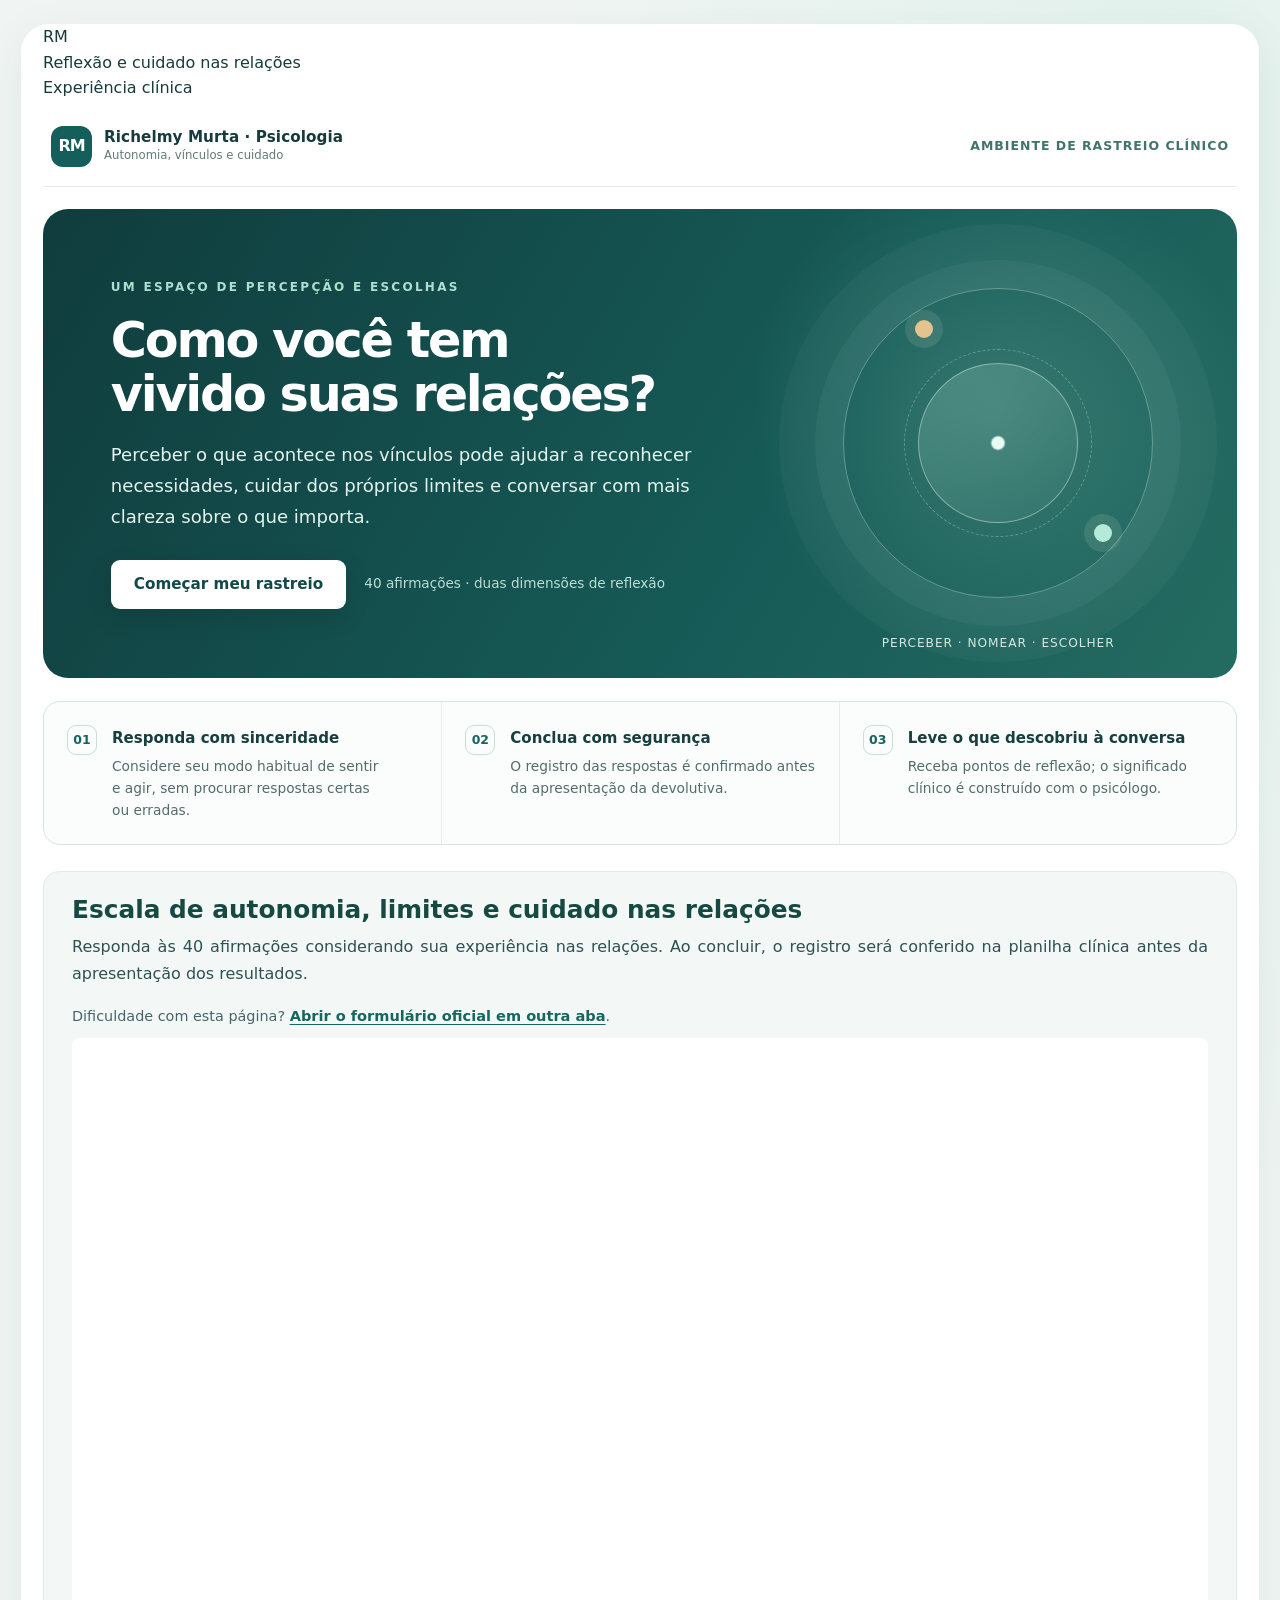
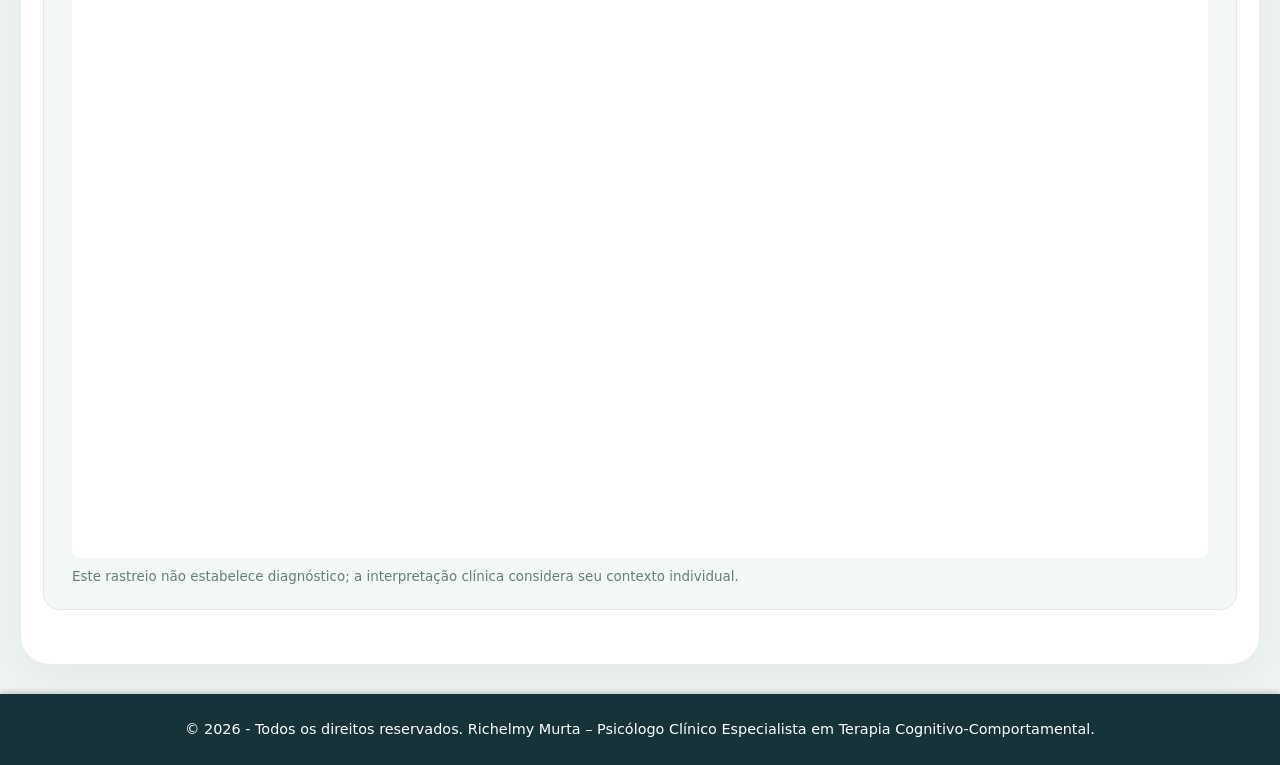
==== commit 14167f4c: "feat(ux): full-bleed psychological hero, brief nonblocking splash, 3-step onboarding, accessible pro" ====
--- a/index.html
+++ b/index.html
@@ -160,11 +160,38 @@
 <meta name="twitter:image" content="https://ricmurtapsicologia.github.io/Inicio-de-Jornada-Terapeutica/assets/heroes/codependencia.jpg?v=5.0.0"/>
 <link rel="stylesheet" href="./assets/codependencia-results-v1.css?v=20261027-2"/>
 <link rel="stylesheet" href="./assets/codependencia-ui-hotfix-v1.css?v=20261027-3"/>
+<link rel="stylesheet" href="./assets/codependencia-experience-v3.css?v=20261027-4"/>
 <link rel="icon" href="data:image/svg+xml,%3Csvg xmlns='http://www.w3.org/2000/svg' viewBox='0 0 64 64'%3E%3Crect width='64' height='64' rx='13' fill='%23176d68'/%3E%3Cpath d='M17 17h15a10 10 0 0 1 0 20H17V17ZM31 38l15 12' stroke='white' stroke-width='5' fill='none'/%3E%3C/svg%3E"/>
 </head>
 <body>
 <main class="rm-screening-shell">
 <img alt="Duas mãos conectadas por um fio fino, representando vínculo, autonomia e limites" data-rm-hero-source="codependencia-v1" hidden="" src="https://ricmurtapsicologia.github.io/Inicio-de-Jornada-Terapeutica/assets/heroes/codependencia.jpg?v=4.0.0"/>
+<div id="rm-splash-screen" class="rm-splash" aria-hidden="true">
+  <div class="rm-splash-mark">RM</div>
+  <p>Reflexão e cuidado nas relações</p>
+  <span>Experiência clínica</span>
+</div>
+<header class="rm-brandbar" aria-label="Identificação da plataforma clínica">
+  <div class="rm-brand-id"><span class="rm-brand-mark" aria-hidden="true">RM</span>
+  <div><strong class="rm-brand-name">Richelmy Murta · Psicologia</strong><span class="rm-brand-caption">Autonomia, vínculos e cuidado</span></div></div>
+  <span class="rm-brand-trust">Ambiente de rastreio clínico</span>
+</header>
+<section class="rm-clinical-hero" aria-labelledby="rm-hero-title">
+  <div class="rm-hero-content">
+    <p class="rm-eyebrow">Um espaço de percepção e escolhas</p>
+    <h1 id="rm-hero-title">Como você tem vivido suas relações?</h1>
+    <p class="rm-hero-desc">Perceber o que acontece nos vínculos pode ajudar a reconhecer necessidades, cuidar dos próprios limites e conversar com mais clareza sobre o que importa.</p>
+    <div class="rm-hero-actions"><a class="rm-hero-cta" href="#scaleForm">Começar meu rastreio</a>
+    <span class="rm-hero-caption">40 afirmações · duas dimensões de reflexão</span></div>
+  </div>
+  <div class="rm-hero-art" aria-hidden="true"><div class="rm-orbit"><span class="rm-orbit-point one"></span><span class="rm-orbit-point two"></span></div>
+  <span class="rm-hero-art-label">Perceber · nomear · escolher</span></div>
+</section>
+<section class="rm-onboarding" aria-label="Como funciona o rastreio">
+  <div class="rm-onboard-step"><span class="rm-onboard-number" aria-hidden="true">01</span><div><strong>Responda com sinceridade</strong><p>Considere seu modo habitual de sentir e agir, sem procurar respostas certas ou erradas.</p></div></div>
+  <div class="rm-onboard-step"><span class="rm-onboard-number" aria-hidden="true">02</span><div><strong>Conclua com segurança</strong><p>O registro das respostas é confirmado antes da apresentação da devolutiva.</p></div></div>
+  <div class="rm-onboard-step"><span class="rm-onboard-number" aria-hidden="true">03</span><div><strong>Leve o que descobriu à conversa</strong><p>Receba pontos de reflexão; o significado clínico é construído com o psicólogo.</p></div></div>
+</section>
 <!-- Formulário de avaliação -->
 <section id="rm-canonical-fallback" class="rm-native-section" aria-labelledby="rm-fallback-title">
 <h2 id="rm-fallback-title">Escala de autonomia, limites e cuidado nas relações</h2>
@@ -640,14 +667,15 @@
 <p class="rm-privacy-note">Os dados de identificação e as respostas, quando enviados, destinam-se à avaliação pelo psicólogo responsável. Este rastreio não produz diagnóstico automático.</p>
 <noscript><p role="alert">Ative o JavaScript para utilizar esta página. Nenhum envio é possível sem a validação técnica.</p></noscript>
 <p id="rm-form-progress" role="status" aria-live="polite">0 de 40 questões respondidas.</p>
+<div class="rm-progress-track" aria-hidden="true"><div id="rm-progress-fill" class="rm-progress-fill"></div></div>
 <p id="rm-form-status" role="status" aria-live="polite">O envio deste rastreio permanece indisponível até a validação técnica da integração clínica.</p>
 <button id="screening-submit" type="submit" disabled aria-disabled="true">Concluir rastreio</button>
 </form>
 <section id="codep-results" aria-labelledby="codep-results-title" hidden>
   <h2 id="codep-results-title">Resultados do rastreio</h2>
-  <p class="codep-results-lede">As duas dimensões apresentam suas pontuações brutas e uma leitura descritiva das respostas. A interpretação clínica deve considerar o contexto individual.</p>
+  <p class="codep-results-lede">A seguir estão dois retratos das respostas que você registrou. Eles não definem quem você é: ajudam a perceber temas que podem merecer atenção na sua história e na conversa terapêutica.</p>
   <div id="codep-results-cards"></div>
-  <p class="codep-results-limits"><strong>Como interpretar:</strong> este questionário é um instrumento clínico estruturado em avaliação. As cores dos velocímetros são recursos visuais, não faixas de risco. Os valores não possuem pontos de corte validados para definir normalidade, intensidade ou diagnóstico. O significado das respostas deve ser discutido com o profissional responsável.</p>
+  <p class="codep-results-limits"><strong>Importante:</strong> os valores são somas descritivas das afirmações respondidas. Os gráficos não classificam intensidade, não usam pontos de corte validados e não estabelecem diagnóstico. Leve suas observações à conversa clínica.</p>
 </section>
 </main>
 <!-- Rodapé limpo e proporcional -->
@@ -657,5 +685,6 @@
 <script defer src="./assets/codependencia-persistence-config-v1.js?v=20261027-1"></script>
 <script defer src="./assets/codependencia-results-v1.js?v=20261027-2"></script>
 <script defer src="./assets/codependencia-cats-bridge-v1.js?v=20261027-2"></script>
+<script defer src="./assets/codependencia-experience-v3.js?v=20261027-4"></script>
 </body>
 </html>
--- a/assets/codependencia-ui-hotfix-v1.css
+++ b/assets/codependencia-ui-hotfix-v1.css
@@ -19,6 +19,7 @@
   margin:0 0 5px;
   max-width:75ch;
 }
+#rm-canonical-fallback .rm-intro-support[hidden] {display:none!important;}
 #rm-canonical-fallback .rm-intro-support {
   color:#456568;
   font-size:.9rem;
--- a/assets/codependencia-experience-v3.css
+++ b/assets/codependencia-experience-v3.css
@@ -0,0 +1,124 @@
+/* Clinical Experience v3 • full-width, accessible, no external fonts/images.
+   Patient-facing only. Never change Forms/Sheets contract in presentation CSS. */
+:root { --rm-v3-ink:#173b3c; --rm-v3-accent:#176c66; --rm-v3-soft:#e9f3f0; --rm-v3-line:#d7e5e0; }
+body { background:radial-gradient(ellipse at 90% 4%,#e3f2ed 0%,transparent 38%),#f0f5f3; color:var(--rm-v3-ink); }
+main.rm-screening-shell {box-sizing:border-box;max-width:1320px!important;width:calc(100% - 42px)!important;
+  margin:24px auto 28px!important;padding:0 22px 32px!important;border-radius:28px!important;
+  box-shadow:0 12px 48px rgba(23,61,62,.065)!important;background:#fff!important;overflow:clip;}
+.rm-brandbar {display:flex;align-items:center;justify-content:space-between;gap:18px;padding:25px 8px 19px;
+  border-bottom:1px solid #e6eeec;}
+.rm-brand-id {display:flex;align-items:center;gap:12px;color:#173b3c;}
+.rm-brand-mark {display:grid;place-items:center;width:41px;height:41px;border-radius:12px;
+  background:#145e5b;color:#fff;font-weight:800;letter-spacing:-.07em;font-size:1rem;line-height:1;}
+.rm-brand-name {display:block;font-size:.95rem;font-weight:750;line-height:1.2;letter-spacing:.005em;}
+.rm-brand-caption {display:block;font-size:.73rem;color:#627b79;line-height:1.6;}
+.rm-brand-trust {font-size:.78rem;letter-spacing:.08em;text-transform:uppercase;font-weight:700;color:#42736d;}
+.rm-clinical-hero {margin-top:22px;border-radius:25px;background:linear-gradient(122deg,#103c3d 0%,#165b57 62%,#246b61 100%);
+  display:grid;grid-template-columns:minmax(0,1.2fr) minmax(280px,.8fr);overflow:hidden;min-height:350px;color:#fff;position:relative;}
+.rm-hero-content {padding:clamp(32px,5.4vw,74px) clamp(26px,5.3vw,70px);display:flex;flex-direction:column;justify-content:center;position:relative;z-index:1;}
+.rm-eyebrow {font-size:.75rem;text-transform:uppercase;letter-spacing:.19em;font-weight:800;color:#afded1;margin:0 0 17px;}
+.rm-clinical-hero h1 {max-width:17ch;font-size:clamp(2rem,3.85vw,3.55rem);font-weight:750;letter-spacing:-.045em;line-height:1.09;
+  color:#fff;margin:0 0 19px;text-wrap:balance;}
+.rm-hero-desc {font-size:clamp(1rem,1.55vw,1.13rem);line-height:1.7;color:#e4f3ef;max-width:58ch;margin:0 0 27px;}
+.rm-hero-actions {display:flex;align-items:center;flex-wrap:wrap;gap:18px;}
+.rm-hero-cta {display:inline-flex;align-items:center;justify-content:center;min-height:49px;padding:12px 23px;
+  border-radius:9px;color:#134945!important;background:#fff;text-decoration:none!important;
+  font-size:.95rem;font-weight:800;box-shadow:0 8px 26px rgba(0,0,0,.12);}
+.rm-hero-cta:hover {background:#e8f5ef!important;}
+.rm-hero-cta:focus-visible,.rm-hero-actions a:focus-visible {outline:3px solid #f6d586;outline-offset:3px;}
+.rm-hero-caption {color:#bddcd5;font-size:.85rem;}
+.rm-hero-art {position:relative;isolation:isolate;display:flex;justify-content:center;align-items:center;min-height:280px;
+ background:radial-gradient(circle at 50% 43%,rgba(180,232,213,.18),transparent 70%);}
+.rm-orbit {width:min(310px,82%);aspect-ratio:1;border:1px solid rgba(213,240,228,.36);border-radius:50%;
+ display:grid;place-items:center;position:relative;box-shadow:0 0 0 28px rgba(231,255,246,.045),0 0 0 64px rgba(231,255,246,.033);}
+.rm-orbit::before {content:"";position:absolute;width:61%;height:61%;border-radius:50%;border:1px dashed rgba(218,247,232,.32);}
+.rm-orbit::after {content:"";position:absolute;inset:24%;border-radius:50%;background:radial-gradient(circle,#e8fbf3 0 5%,transparent 7%),
+ linear-gradient(140deg,rgba(174,227,204,.24),rgba(255,255,255,.03));border:1px solid rgba(235,250,243,.42);}
+.rm-orbit-point {position:absolute;border-radius:50%;z-index:1;box-shadow:0 0 0 10px rgba(247,248,225,.10);}
+.rm-orbit-point.one {height:18px;width:18px;background:#e6c28f;top:10%;left:23%;}
+.rm-orbit-point.two {height:18px;width:18px;background:#b5ead8;bottom:18%;right:13%;}
+.rm-hero-art-label {position:absolute;bottom:24px;left:0;right:0;text-align:center;letter-spacing:.08em;
+ color:#d1e8df;font-size:.76rem;text-transform:uppercase;}
+.rm-onboarding {display:grid;grid-template-columns:repeat(3,minmax(0,1fr));gap:0;margin:23px 0 26px;
+ border:1px solid var(--rm-v3-line);border-radius:17px;background:#fbfdfc;overflow:hidden;}
+.rm-onboard-step {padding:23px 23px;display:grid;grid-template-columns:34px 1fr;gap:11px;align-items:start;}
+.rm-onboard-step + .rm-onboard-step {border-left:1px solid #e4edeb;}
+.rm-onboard-number {width:30px;height:30px;display:grid;place-items:center;border:1px solid #c8dfd8;
+ border-radius:9px;color:#17645f;font-weight:800;font-size:.78rem;}
+.rm-onboard-step strong {display:block;color:#173f40;font-size:.94rem;margin:1px 0 5px;}
+.rm-onboard-step p {color:#526c6b;font-size:.86rem;line-height:1.6;margin:0;text-wrap:pretty;}
+#rm-canonical-fallback.rm-native-section {max-width:none!important;margin:0 0 22px!important;
+ padding:22px 28px!important;background:#f3f8f6!important;border:1px solid #e0ebe7!important;border-radius:16px!important;}
+#rm-canonical-fallback #rm-fallback-title {font-size:clamp(1.2rem,2.25vw,1.55rem)!important;color:#174943!important;margin:0 0 7px!important;}
+#rm-canonical-fallback .rm-intro-lede {max-width:none!important;line-height:1.7!important;text-align:justify;text-justify:inter-word;hyphens:auto;}
+#rm-canonical-fallback .rm-native-note {margin-top:9px;font-size:.84rem;color:#667d7b;}
+#scaleForm {max-width:none;width:100%;padding:0 3px;}
+#scaleForm .patient-info {background:#fff;border:1px solid var(--rm-v3-line);border-radius:17px;
+ padding:23px 26px;margin-bottom:25px;gap:12px 20px;}
+#scaleForm .question-section {margin:0 0 27px;}
+#scaleForm .question-section h2 {padding:18px 22px;margin:0 0 12px;border-radius:13px;
+ background:#edf5f2;color:#165e59;font-size:clamp(1.1rem,2vw,1.4rem);letter-spacing:-.017em;}
+#scaleForm .question {padding:17px 19px;margin:0 0 10px;border-radius:11px;background:#fbfdfc;
+ border:1px solid #e0ebe7;border-left:3px solid #79aca0;}
+#scaleForm .question label {color:#29484b;font-size:clamp(.94rem,1.3vw,1rem);line-height:1.65;
+ margin-bottom:11px;text-align:justify;text-justify:inter-word;hyphens:auto;}
+#scaleForm .question select {height:49px;padding:11px 14px;border-radius:9px;background:#fff;border-color:#cbded8;}
+#scaleForm .question:focus-within {background:#f3f9f7;border-color:#9fccc1;}
+#scaleForm .question select:invalid {border-color:#cbded8!important;}
+#scaleForm .rm-privacy-note {color:#607a77;line-height:1.65;font-size:.9rem;}
+#rm-form-progress {font-size:.9rem;color:#1d605c;margin:20px 0 7px;}
+.rm-progress-track {height:7px;overflow:hidden;background:#e1ece8;border-radius:99px;margin:0 0 12px;}
+.rm-progress-fill {height:100%;background:linear-gradient(90deg,#21776e,#5cb49f);border-radius:99px;width:0%;transition:width .2s linear;}
+#screening-submit {display:block;margin:18px 0 8px;max-width:420px;min-height:52px;border-radius:10px;
+ background:#176c66;font-size:1rem;font-weight:750;box-shadow:none;}
+#screening-submit:disabled {opacity:.6;}
+#codep-results {max-width:none!important;margin:26px 0 12px!important;border-radius:20px;padding:clamp(19px,3vw,34px)!important;}
+#codep-results h2 {font-size:clamp(1.5rem,2.8vw,2.25rem);letter-spacing:-.025em;}
+#codep-results .codep-results-lede {text-align:justify;text-justify:inter-word;hyphens:auto;max-width:85ch;}
+#codep-results-cards {grid-template-columns:1fr!important;gap:20px!important;}
+#codep-results .codep-results-card {display:grid;grid-template-columns:minmax(195px,270px) minmax(0,1fr);
+ grid-template-areas:"title title" "gauge text" "gauge meaning";align-items:start;column-gap:clamp(24px,4vw,55px);
+ row-gap:3px;background:linear-gradient(105deg,#f1f8f5,#fff 42%);border-radius:15px;padding:clamp(19px,3vw,30px);}
+#codep-results .codep-results-card-title {grid-area:title;text-align:left;border-bottom:1px solid #dce8e3;
+ padding-bottom:11px;margin-bottom:9px;font-size:1.23rem;}
+#codep-results .codep-gauge-visual {grid-area:gauge;position:sticky;top:25px;max-width:260px;margin:7px auto;}
+#codep-results .codep-results-explanation {grid-area:text;margin:0 0 10px!important;line-height:1.8;
+ font-size:1rem;max-width:83ch;text-align:justify;text-justify:inter-word;hyphens:auto;}
+#codep-results .codep-results-meaning {grid-area:meaning;border-top:1px solid #e2ece8;padding-top:13px;}
+#codep-results .codep-results-context {max-width:83ch;font-size:.94rem;line-height:1.77;
+ text-align:justify;text-justify:inter-word;hyphens:auto;}
+#codep-results .codep-results-examples {margin:8px 0 15px;max-width:83ch;}
+#codep-results .codep-results-examples li {line-height:1.72;margin-bottom:9px;font-size:.94rem;
+ text-align:justify;text-justify:inter-word;hyphens:auto;}
+#codep-results .codep-results-limits {background:#f4f8f7;border-left-color:#648c85;color:#3b5455;}
+.rm-patient-nextstep {border:1px solid #b9ddd1;background:#f0f8f4;border-radius:13px;margin-top:16px;padding:15px 18px;}
+.rm-patient-nextstep strong {color:#185c55;font-size:.93rem;}
+.rm-patient-nextstep p {margin-top:5px!important;color:#2f5350;font-size:.94rem;line-height:1.7;}
+@media(max-width:900px){
+ .rm-clinical-hero {grid-template-columns:1fr;min-height:0;}
+ .rm-hero-art {display:none;}
+ .rm-clinical-hero h1 {max-width:22ch;}
+ .rm-onboarding {grid-template-columns:1fr;}
+ .rm-onboard-step + .rm-onboard-step {border-left:0;border-top:1px solid #e4edeb;}
+}
+@media(max-width:720px){
+ main.rm-screening-shell {width:calc(100% - 16px)!important;margin:9px auto!important;padding:0 11px 25px!important;border-radius:18px!important;}
+ .rm-brandbar {padding:17px 5px;}
+ .rm-brand-trust {display:none;}
+ .rm-clinical-hero {border-radius:17px;margin-top:12px;}
+ .rm-hero-content {padding:32px 22px;}
+ .rm-clinical-hero h1 {font-size:clamp(1.85rem,8vw,2.55rem);}
+ .rm-hero-desc {font-size:.97rem;}
+ .rm-hero-actions {gap:13px;}
+ .rm-onboard-step {padding:17px 18px;}
+ #rm-canonical-fallback.rm-native-section {padding:16px 18px!important;}
+ #scaleForm .patient-info {padding:18px 16px;}
+ #scaleForm .question {padding:14px 14px;}
+ #scaleForm .question label {text-align:left;}
+ #codep-results .codep-results-card {grid-template-columns:1fr;grid-template-areas:"title" "gauge" "text" "meaning";gap:10px;}
+ #codep-results .codep-gauge-visual {position:static;max-width:245px;}
+ #codep-results .codep-results-explanation,#codep-results .codep-results-context,
+ #codep-results .codep-results-examples li,#codep-results .codep-results-lede,
+ #rm-canonical-fallback .rm-intro-lede {text-align:left;hyphens:none;}
+}
+@media(prefers-reduced-motion:reduce) {.rm-progress-fill{transition:none;}}
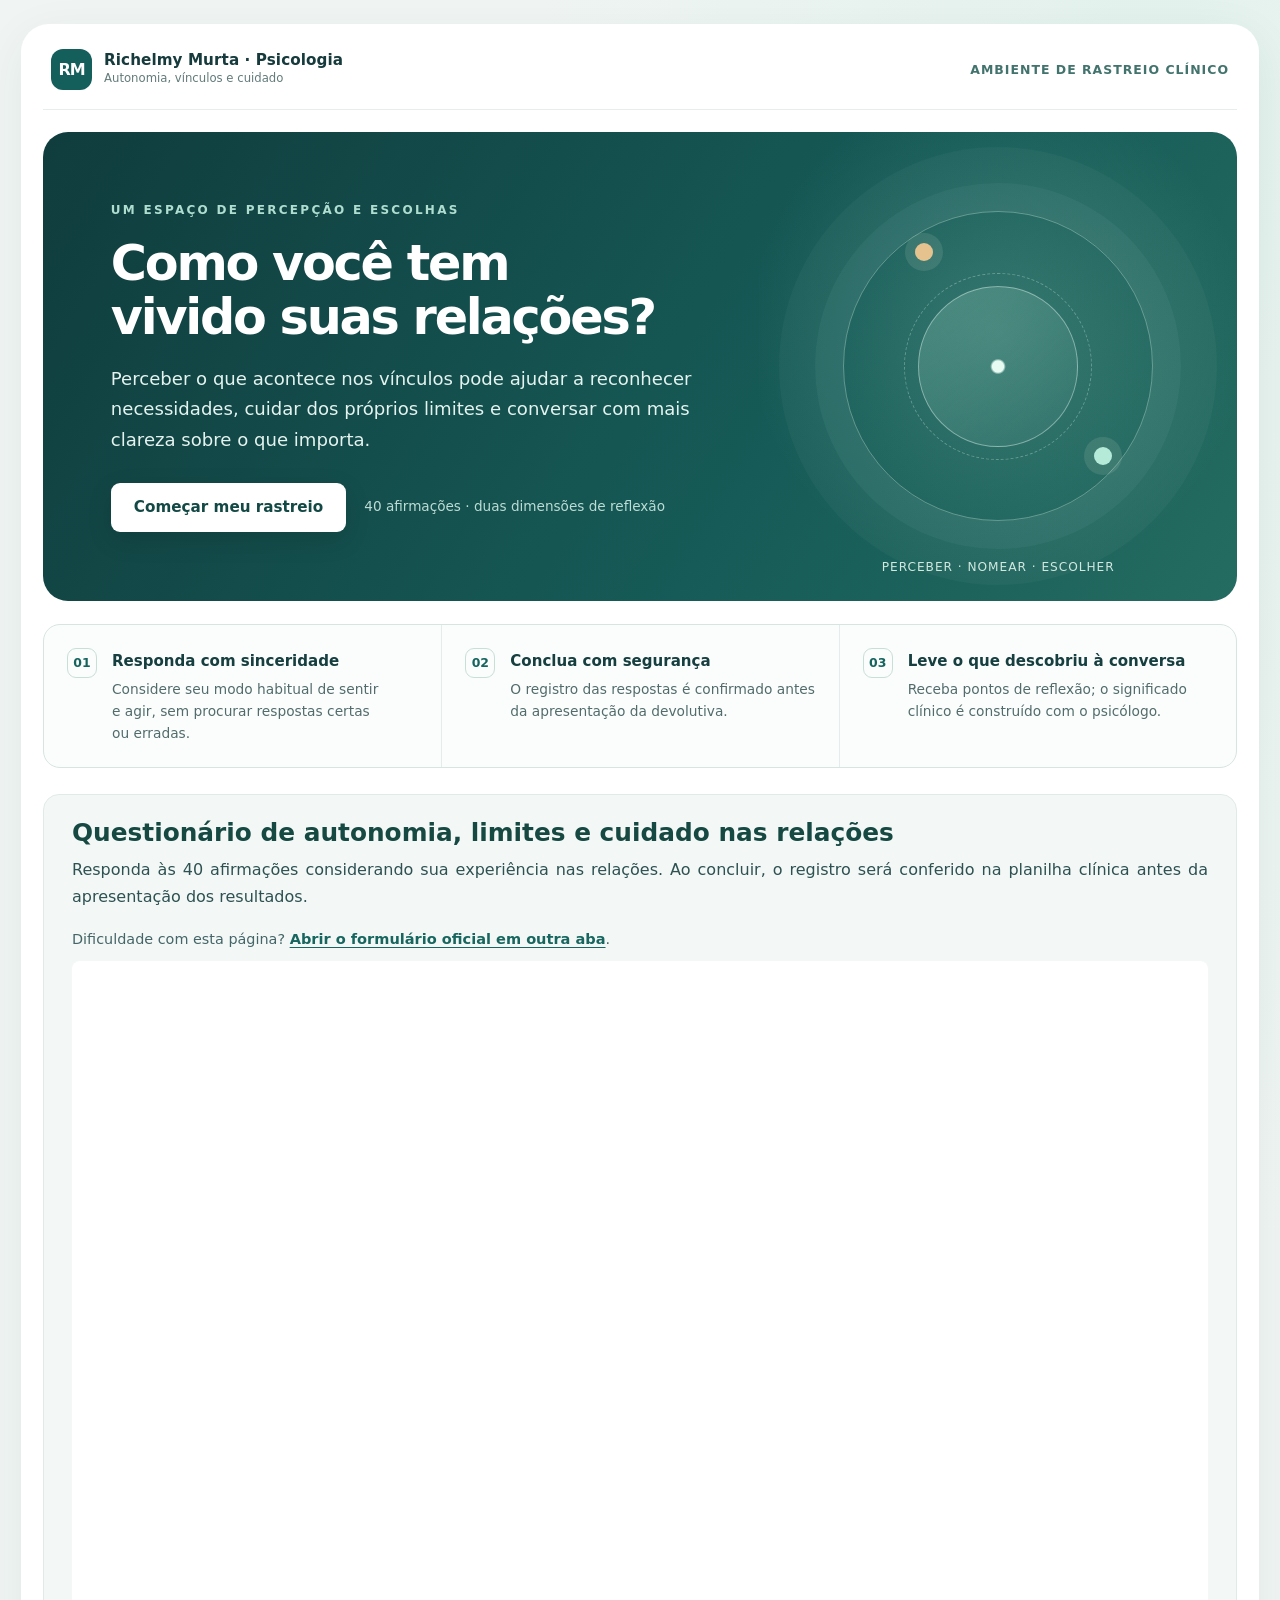
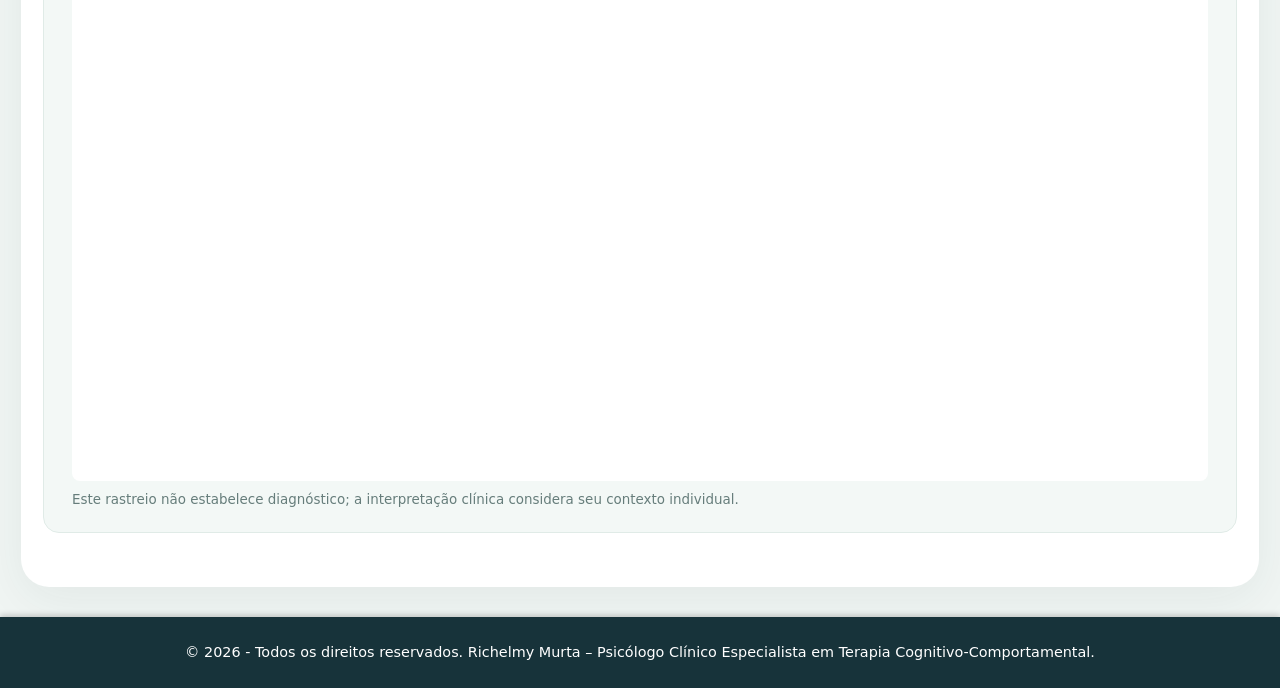
==== commit 32e7e416: "fix(clinical): label custom nonstandardized instrument as a reflective questionnaire, not a validate" ====
--- a/index.html
+++ b/index.html
@@ -7,12 +7,12 @@
 <meta name="referrer" content="no-referrer"/>
 <meta content="width=device-width, initial-scale=1.0" name="viewport"/>
 <meta content="Rastreio clínico sobre autonomia, limites, cuidado e equilíbrio nas relações. As respostas serão integradas à avaliação pelo psicólogo responsável." name="description"/>
-<meta property="og:title" content="Codependência"/>
+<meta property="og:title" content="Autonomia e cuidado nas relações | Rastreio clínico"/>
 <meta content="Um rastreio clínico para organizar padrões relacionais sem rótulos automáticos." property="og:description"/>
 <meta property="og:image" content="https://ricmurtapsicologia.github.io/Inicio-de-Jornada-Terapeutica/assets/heroes/codependencia.jpg?v=5.0.0"/>
 <meta content="https://ricmurtapsicologia.github.io/Escala-de-Co-Depenpencia-Emocional/" property="og:url"/>
 <meta content="website" property="og:type"/>
-<title>Codependência</title>
+<title>Autonomia e cuidado nas relações | Rastreio clínico</title>
 <!-- Estilos CSS modernos e responsivos -->
 <style>
 		/* Reset e estilos básicos */
@@ -156,7 +156,7 @@
   else setTimeout(loadAnalytics,1500);
 },{once:true});
 </script>
-<meta name="twitter:title" content="Codependência"/>
+<meta name="twitter:title" content="Autonomia e cuidado nas relações"/>
 <meta name="twitter:image" content="https://ricmurtapsicologia.github.io/Inicio-de-Jornada-Terapeutica/assets/heroes/codependencia.jpg?v=5.0.0"/>
 <link rel="stylesheet" href="./assets/codependencia-results-v1.css?v=20261027-2"/>
 <link rel="stylesheet" href="./assets/codependencia-ui-hotfix-v1.css?v=20261027-3"/>
@@ -194,7 +194,7 @@
 </section>
 <!-- Formulário de avaliação -->
 <section id="rm-canonical-fallback" class="rm-native-section" aria-labelledby="rm-fallback-title">
-<h2 id="rm-fallback-title">Escala de autonomia, limites e cuidado nas relações</h2>
+<h2 id="rm-fallback-title">Questionário de autonomia, limites e cuidado nas relações</h2>
 <p class="rm-intro-lede">Responda às 40 afirmações considerando sua experiência nas relações. Ao concluir, o registro será conferido na planilha clínica antes da apresentação dos resultados.</p>
 <p class="rm-intro-support" id="rm-official-fallback-hint" hidden>Dificuldade com esta página? <a id="rm-canonical-form-link" href="https://docs.google.com/forms/d/e/1FAIpQLSclFCONlWGL3oVZfOH-Kg_xjCVySUFO8fJr8v89dDW8SJsNJA/viewform" target="_blank" rel="noopener noreferrer">Abrir o formulário oficial em outra aba</a>.</p>
 <iframe id="rm-native-google-form" title="Questionário oficial de autonomia, limites e cuidado nas relações no Google Forms" loading="lazy" referrerpolicy="no-referrer" src="about:blank" data-src="https://docs.google.com/forms/d/e/1FAIpQLSclFCONlWGL3oVZfOH-Kg_xjCVySUFO8fJr8v89dDW8SJsNJA/viewform?embedded=true"></iframe>
--- a/assets/codependencia-experience-v3.css
+++ b/assets/codependencia-experience-v3.css
@@ -122,3 +122,20 @@
  #rm-canonical-fallback .rm-intro-lede {text-align:left;hyphens:none;}
 }
 @media(prefers-reduced-motion:reduce) {.rm-progress-fill{transition:none;}}
+
+/* Short nonblocking branded opening; never blocks input or asks unnecessary consent. */
+.rm-splash {position:fixed;inset:0;z-index:90;background:linear-gradient(125deg,#123b3c,#1d625d);
+ display:flex;flex-direction:column;align-items:center;justify-content:center;gap:12px;color:#fff;
+ text-align:center;pointer-events:none;animation:rmSplashExit .42s ease .9s both;}
+.rm-splash-mark {height:70px;width:70px;display:grid;place-items:center;border:1px solid #b7d9cf;
+ border-radius:22px;color:#f2fffa;font-size:1.8rem;letter-spacing:-.07em;font-weight:800;}
+.rm-splash p {font-size:1.05rem;line-height:1.4;font-weight:650;}
+.rm-splash span {font-size:.73rem;letter-spacing:.16em;text-transform:uppercase;color:#b6dcd1;}
+.rm-splash.rm-splash-ready {animation-duration:.35s;animation-delay:.58s;}
+@keyframes rmSplashExit {from{opacity:1;visibility:visible;}to{opacity:0;visibility:hidden;}}
+@media(prefers-reduced-motion:reduce) {
+ .rm-splash {animation-duration:.01ms;animation-delay:.01ms;}
+ .rm-splash.rm-splash-ready {animation-duration:.01ms;animation-delay:.01ms;}
+}
+/* Mobile uses the branded first screen itself instead of covering the reading flow. */
+@media(max-width:720px){.rm-splash{display:none!important;}}
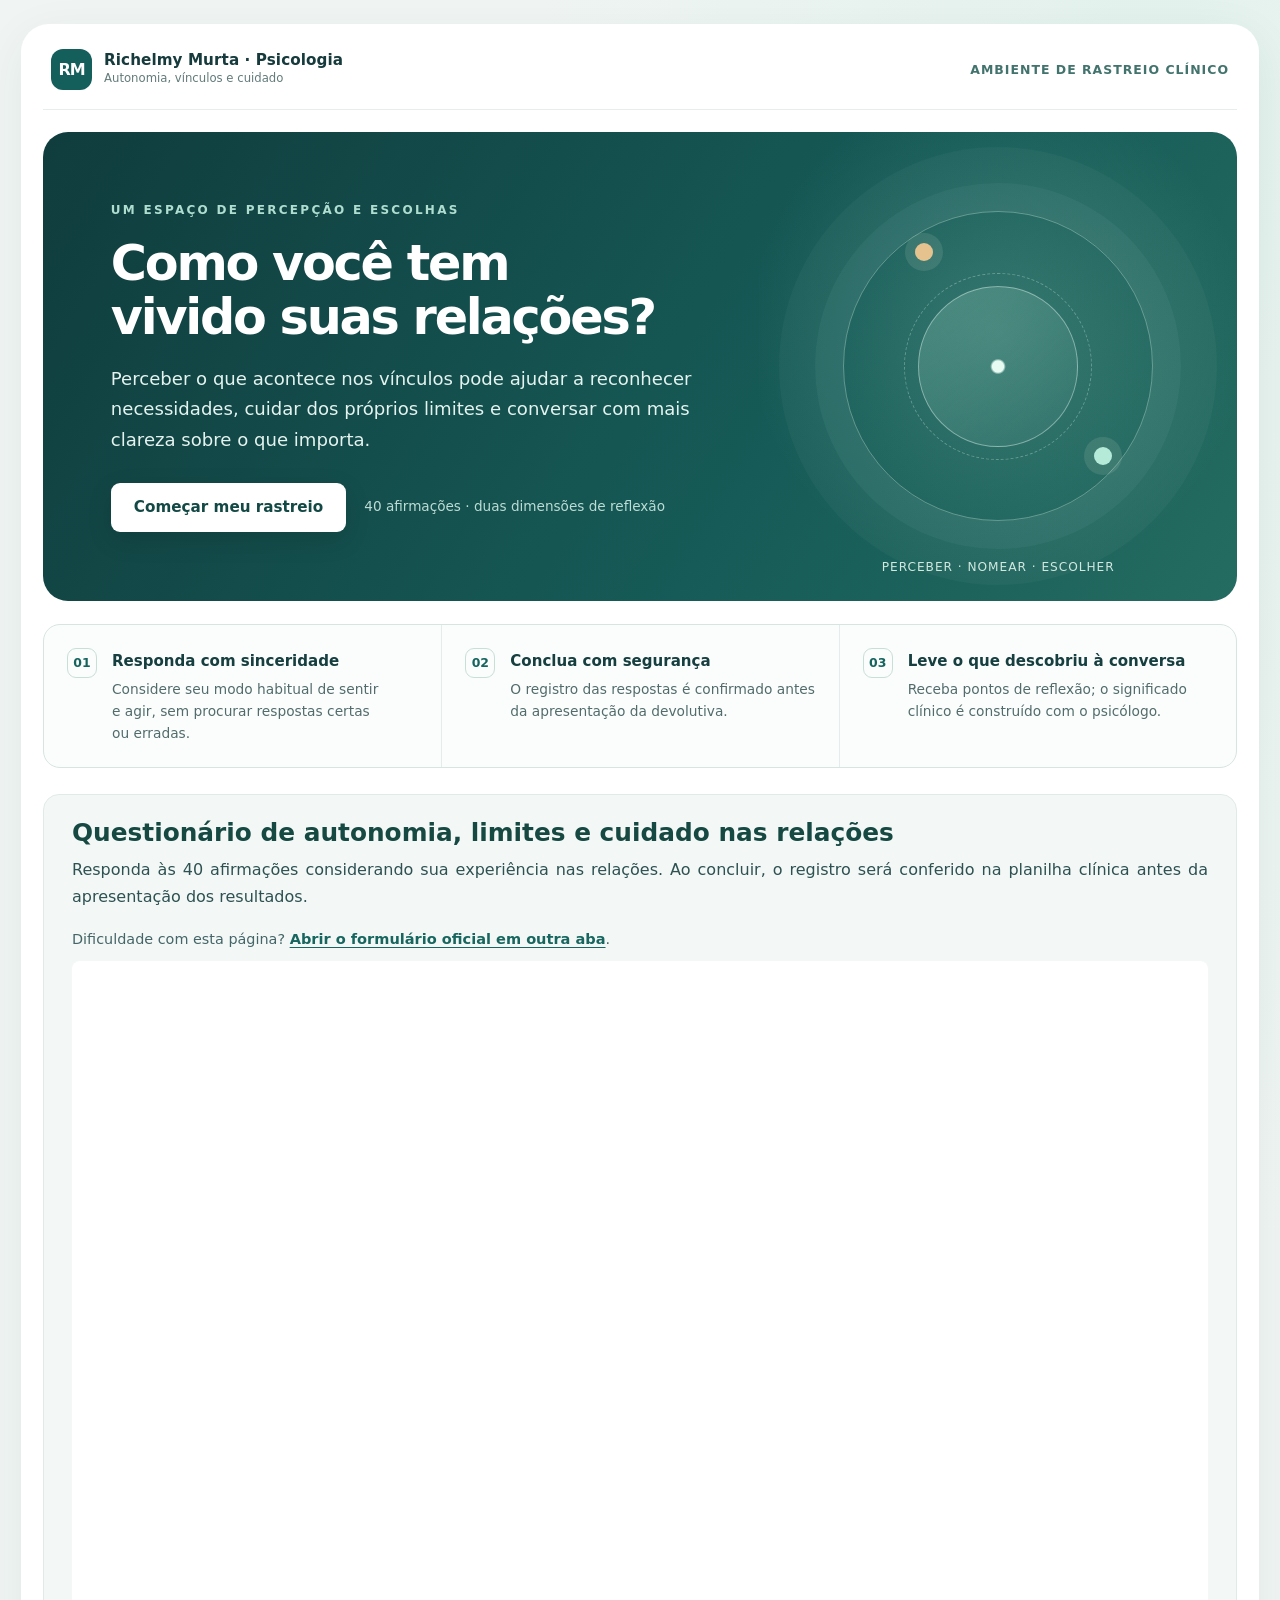
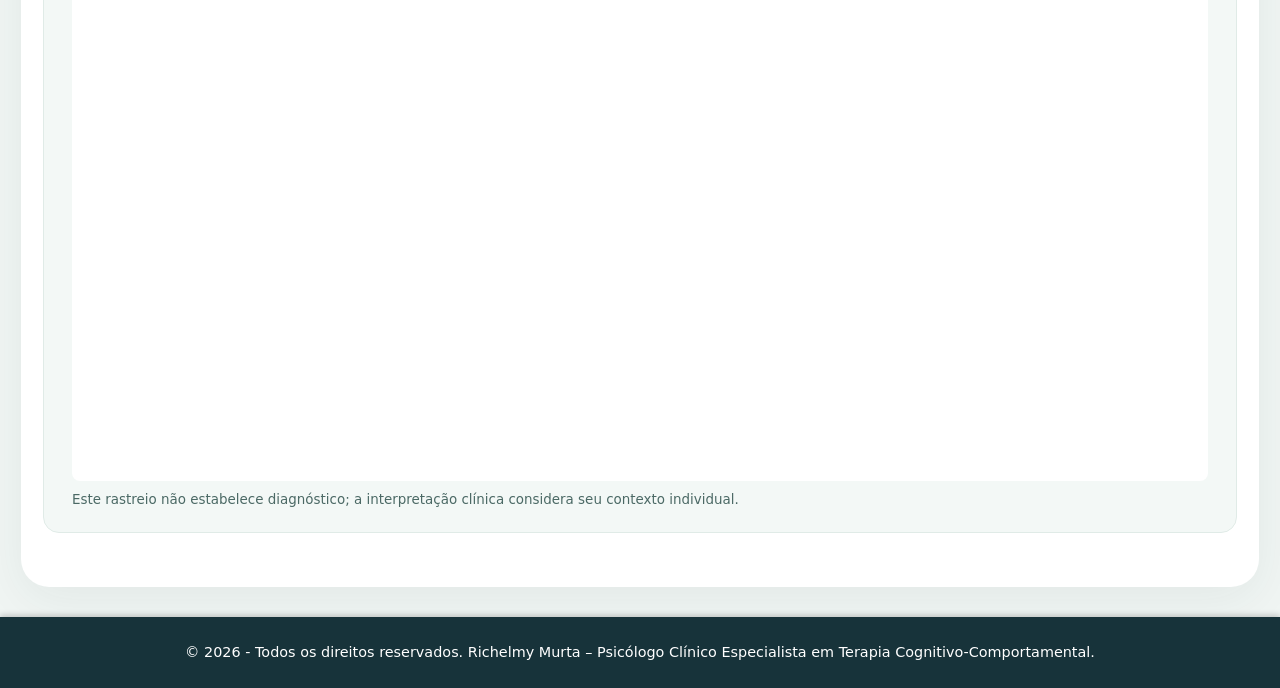
==== commit 3af67f55: "feat: mount practical patient insight panels post-verified result, with no changes to Forms collecto" ====
--- a/index.html
+++ b/index.html
@@ -140,7 +140,7 @@
 .rm-native-note {font-size:.91rem;}
 @media (max-width:600px){.rm-native-section {padding:8px;margin:10px auto;}#rm-native-google-form {height:1100px;}}
 </style>
-<link href="https://ricmurtapsicologia.github.io/Inicio-de-Jornada-Terapeutica/assets/screening-uniformity-v1.css?v=5.0.0" rel="stylesheet"/>
+<!-- Design system is now self-contained; no render-blocking stylesheet from another repository. -->
 <meta content="escala-codependencia" name="ric-analytics-page"/>
 <meta content="health" name="ric-analytics-privacy"/>
 <script>
@@ -675,6 +675,7 @@
   <h2 id="codep-results-title">Resultados do rastreio</h2>
   <p class="codep-results-lede">A seguir estão dois retratos das respostas que você registrou. Eles não definem quem você é: ajudam a perceber temas que podem merecer atenção na sua história e na conversa terapêutica.</p>
   <div id="codep-results-cards"></div>
+  <section id="codep-personal-insights" aria-label="Reflexão sobre situações e próximos passos" hidden></section>
   <p class="codep-results-limits"><strong>Importante:</strong> os valores são somas descritivas das afirmações respondidas. Os gráficos não classificam intensidade, não usam pontos de corte validados e não estabelecem diagnóstico. Leve suas observações à conversa clínica.</p>
 </section>
 </main>
@@ -683,6 +684,7 @@
 <p>© 2026 - Todos os direitos reservados. Richelmy Murta – Psicólogo Clínico Especialista em Terapia Cognitivo-Comportamental.</p>
 </footer>
 <script defer src="./assets/codependencia-persistence-config-v1.js?v=20261027-1"></script>
+<script defer src="./assets/codependencia-insights-v4.js?v=20261027-5"></script>
 <script defer src="./assets/codependencia-results-v1.js?v=20261027-2"></script>
 <script defer src="./assets/codependencia-cats-bridge-v1.js?v=20261027-2"></script>
 <script defer src="./assets/codependencia-experience-v3.js?v=20261027-4"></script>
--- a/assets/codependencia-experience-v3.css
+++ b/assets/codependencia-experience-v3.css
@@ -51,7 +51,7 @@
  padding:22px 28px!important;background:#f3f8f6!important;border:1px solid #e0ebe7!important;border-radius:16px!important;}
 #rm-canonical-fallback #rm-fallback-title {font-size:clamp(1.2rem,2.25vw,1.55rem)!important;color:#174943!important;margin:0 0 7px!important;}
 #rm-canonical-fallback .rm-intro-lede {max-width:none!important;line-height:1.7!important;text-align:justify;text-justify:inter-word;hyphens:auto;}
-#rm-canonical-fallback .rm-native-note {margin-top:9px;font-size:.84rem;color:#667d7b;}
+#rm-canonical-fallback .rm-native-note {margin-top:9px;font-size:.84rem;color:#4b6965;}
 #scaleForm {max-width:none;width:100%;padding:0 3px;}
 #scaleForm .patient-info {background:#fff;border:1px solid var(--rm-v3-line);border-radius:17px;
  padding:23px 26px;margin-bottom:25px;gap:12px 20px;}
